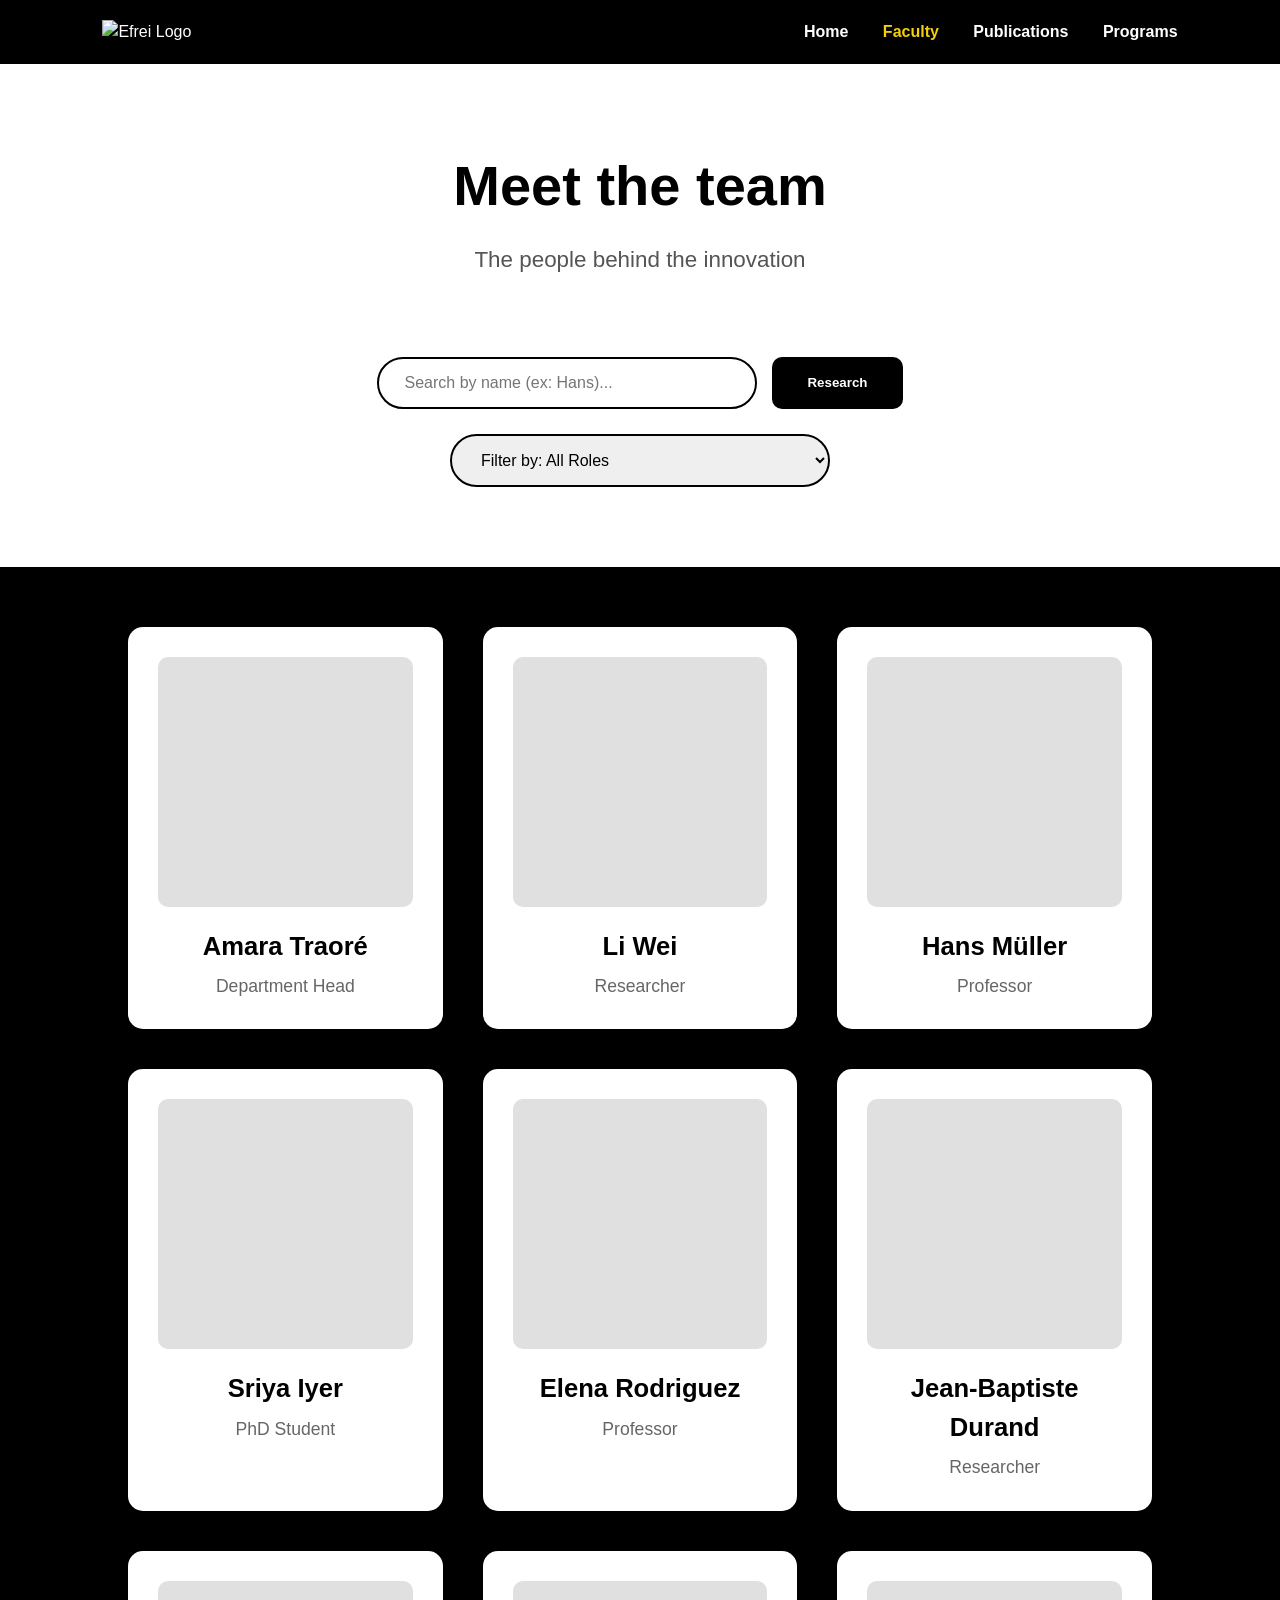
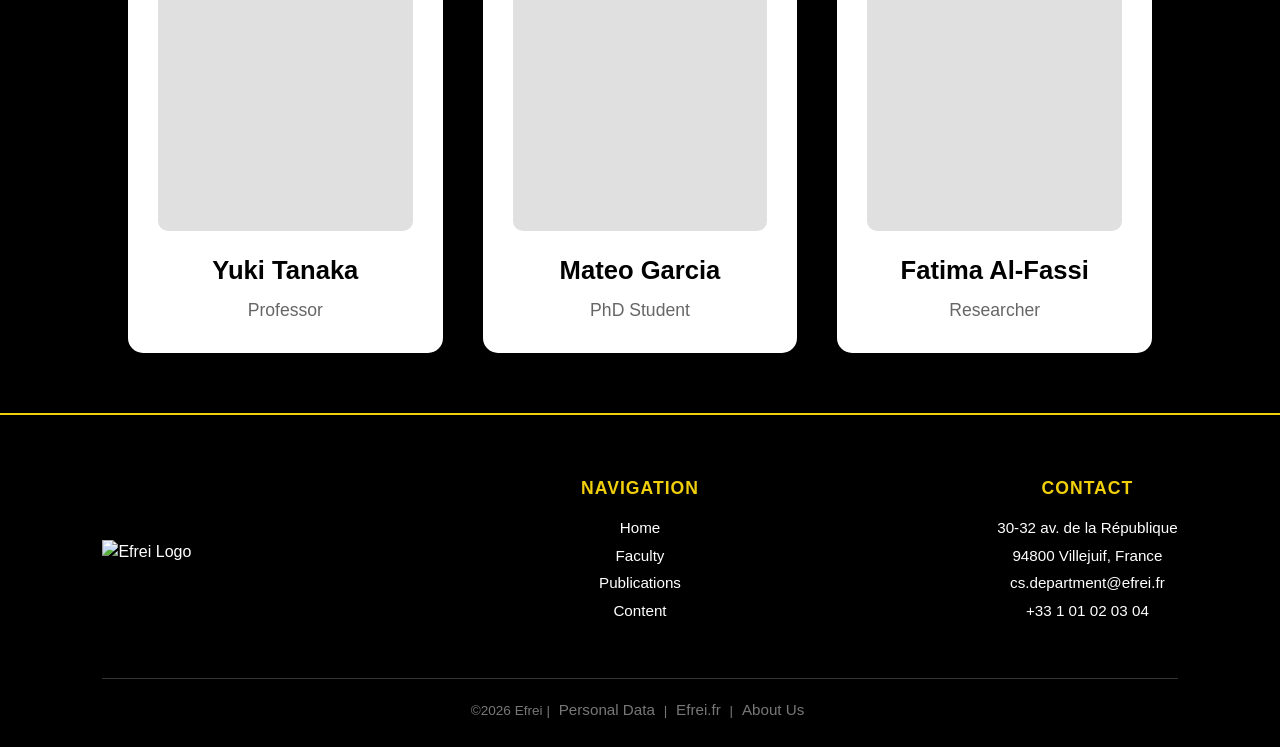
==== html/faculty.html @ 4f7ca917 "little adjustments" ====
<!DOCTYPE html>
<html lang="fr">
<head>
    <meta charset="UTF-8">
    <meta name="viewport" content="width=device-width, initial-scale=1.0">
    <title>Faculty - Efrei</title>
    <link rel="stylesheet" href="../css/style.css">
</head>
<body>
<div class="faculty-container">
    <header class="header">
        <img class="logo-efrei" src="../img/logoEfrei.png" alt="Efrei Logo" />
        <nav class="navbar">
            <a href="index.html">Home</a>
            <a href="faculty.html" class="active">Faculty</a>
            <a href="publications.html">Publications</a>
            <a href="programs.html">Programs</a>
        </nav>
    </header>

    <section class="hero-section">
        <div class="page-title">
            <h1>Meet the team</h1>
            <p>The people behind the innovation</p>
        </div>

        <div class="controls">
            <div class="search-box">
                <input type="text" id="searchInput" placeholder="Search by name (ex: Hans)...">
                <button id="searchBtn">Research</button>
            </div>

            <div class="filter-box">
                <select id="roleFilter">
                    <option value="all">Filter by: All Roles</option>
                    <option value="Researcher">Researcher</option>
                    <option value="Professor">Professor</option>
                    <option value="PhD Student">PhD Student</option>
                    <option value="Department Head">Department Head</option>
                </select>
            </div>
        </div>
    </section>

    <main class="faculty-grid" id="facultyGrid">
        <!-- Faculty Member 1 -->
        <div class="person-card" data-role="Department Head"
             data-bio="A specialist in Information Systems governance with over 20 years of experience. Amara leads the department with a vision focused on technological ethics and international collaboration."
             data-edu="PhD in Computer Science (Senegal), MBA in Technology Management (HEC Paris).">
            <div class="photo-area"></div>
            <h2 class="name">Amara Traoré</h2>
            <p class="role">Department Head</p>
        </div>

        <!-- Faculty Member 2 -->
        <div class="person-card" data-role="Researcher"
             data-bio="Expert in computer vision and deep learning. Her current work focuses on AI-assisted medical image recognition for early diagnosis."
             data-edu="PhD in Computer Science (Tsinghua University), Post-doc at INRIA.">
            <div class="photo-area"></div>
            <h2 class="name">Li Wei</h2>
            <p class="role">Researcher</p>
        </div>

        <!-- Faculty Member 3 -->
        <div class="person-card" data-role="Professor"
             data-bio="Hans teaches processor architecture and embedded systems. He is renowned for his research on optimizing energy consumption in data centers."
             data-edu="MSc in Electrical Engineering (Munich), PhD in Embedded Systems (TU Berlin).">
            <div class="photo-area"></div>
            <h2 class="name">Hans Müller</h2>
            <p class="role">Professor</p>
        </div>

        <!-- Faculty Member 4 -->
        <div class="person-card" data-role="PhD Student"
             data-bio="Sriya works on post-quantum cryptography. She develops new encryption algorithms resistant to attacks from future quantum computers."
             data-edu="B.Tech Computer Science (IIT Bombay), MSc Cybersecurity (Efrei).">
            <div class="photo-area"></div>
            <h2 class="name">Sriya Iyer</h2>
            <p class="role">PhD Student</p>
        </div>

        <!-- Faculty Member 5 -->
        <div class="person-card" data-role="Professor"
             data-bio="Passionate about software engineering and Agile methods, Elena supervises senior projects and collaborates with major aerospace companies."
             data-edu="Software Engineering Degree (Madrid), Master in Project Management (UPMC).">
            <div class="photo-area"></div>
            <h2 class="name">Elena Rodriguez</h2>
            <p class="role">Professor</p>
        </div>

        <!-- Faculty Member 6 -->
        <div class="person-card" data-role="Researcher"
             data-bio="Jean-Baptiste is an expert in recurrent neural networks. He focuses on Natural Language Processing (NLP) for low-resource languages."
             data-edu="Research Master in AI (Sorbonne), PhD in Computational Linguistics.">
            <div class="photo-area"></div>
            <h2 class="name">Jean-Baptiste Durand</h2>
            <p class="role">Researcher</p>
        </div>

        <!-- Faculty Member 7 -->
        <div class="person-card" data-role="Professor"
             data-bio="Yuki teaches Full-Stack development and Web Security. Her research involves automatic vulnerability detection in Smart Contracts."
             data-edu="PhD in Information Security (Tokyo Institute of Technology), Master in Applied Mathematics.">
            <div class="photo-area"></div>
            <h2 class="name">Yuki Tanaka</h2>
            <p class="role">Professor</p>
        </div>

        <!-- Faculty Member 8 -->
        <div class="person-card" data-role="PhD Student"
             data-bio="Mateo is conducting his thesis on Human-Computer Interaction (HCI) within Augmented Reality environments for industrial training."
             data-edu="Master in Computer Graphics (Buenos Aires), MSc in VR/AR (Efrei).">
            <div class="photo-area"></div>
            <h2 class="name">Mateo Garcia</h2>
            <p class="role">PhD Student</p>
        </div>

        <!-- Faculty Member 9 -->
        <div class="person-card" data-role="Researcher"
             data-bio="Fatima specializes in Big Data and massive data analysis for sustainable development and water resource optimization."
             data-edu="State Engineering Degree in CS (Morocco), PhD in Data Science (Polytechnique Montréal).">
            <div class="photo-area"></div>
            <h2 class="name">Fatima Al-Fassi</h2>
            <p class="role">Researcher</p>
        </div>
    </main>

    <footer class="footer">
        <div class="footer-main">
            <div class="footer-logo">
                <img class="logo-efrei-footer" src="../img/logoEfrei.png" alt="Efrei Logo" />
            </div>

            <div class="footer-nav">
                <h3>NAVIGATION</h3>
                <a href="index.html">Home</a>
                <a href="faculty.html">Faculty</a>
                <a href="publications.html">Publications</a>
                <a href="content.html">Content</a>
            </div>

            <div class="footer-contact">
                <div class="contact-info">
                    <h3>CONTACT</h3>
                    <p>30-32 av. de la République</p>
                    <p>94800 Villejuif, France</p>
                    <p>cs.department@efrei.fr</p>
                    <p>+33 1 01 02 03 04</p>
                </div>
            </div>
        </div>

        <div class="footer-bottom">
            <p>©2026 Efrei | <a href="#">Personal Data</a> | <a href="https://efrei.fr">Efrei.fr</a> | <a href="#">About Us</a></p>
        </div>
    </footer>
</div>

<script src="../js/scriptFaculty.js"></script>

<!-- Pop-up -->
<div id="memberModal" class="modal">
    <div class="modal-content">
        <span class="close-modal">&times;</span>
        <div class="modal-header">
            <div class="modal-photo"></div>
            <div class="modal-info">
                <h2 id="modalName">Name Surname</h2>
                <p id="modalRole">Current Role</p>
            </div>
        </div>
        <div class="modal-body">
            <h3>Biography</h3>
            <p id="modalBio">Description goes here...</p>
            <h3>Education</h3>
            <p id="modalEdu">Diplomas and background...</p>
        </div>
    </div>
</div>

</body>
</html>
---- css/style.css ----
/* CONFIGURATION GÉNÉRALE */
* {
    box-sizing: border-box;
    margin: 0;
    padding: 0;
}

body {
    font-family: 'Inter', Helvetica, Arial, sans-serif;
    background-color: #000000;
    color: #ffffff;
    line-height: 1.5;
}

/* HEADER & NAVBAR */
.header {
    display: flex;
    justify-content: space-between;
    align-items: center;
    padding: 20px 8%;
    background-color: #000000;
}

.logo-efrei {
    width: 220px;
    height: auto;
}

.navbar a {
    color: #ffffff;
    text-decoration: none;
    margin-left: 30px;
    font-weight: 700;
}

.navbar a:hover, .navbar a.active {
    color: #f1cf0a;
}

/* HERO SECTION & CONTROLS */
.hero-section {
    background-color: #ffffff;
    color: #000000;
    padding: 80px 10%;
    text-align: center;
}

.page-title h1 {
    font-size: 3.5rem;
    margin-bottom: 15px;
}

.page-title p {
    font-size: 1.4rem;
    color: #555;
    margin-bottom: 80px;
}

.controls {
    display: flex;
    flex-direction: column;
    align-items: center;
    gap: 25px;
}

.search-box {
    display: flex;
    gap: 15px;
}

#searchInput, #roleFilter {
    padding: 15px 25px;
    font-size: 1rem;
    border: 2px solid #000;
    border-radius: 30px;
    width: 380px;
    outline: none;
}

#searchBtn {
    padding: 15px 35px;
    background-color: #000;
    color: #fff;
    border: none;
    border-radius: 10px;
    cursor: pointer;
    font-weight: bold;
    transition: all 0.3s ease;
}

#searchBtn:hover {
    background-color: #f1cf0a;
    color: #000;
    transform: translateY(-2px);
}

.filter-sort-row {
    display: flex;
    justify-content: space-between;
    align-items: center;
    width: 100%;
    max-width: 1100px;
}

.category-buttons {
    display: flex;
    gap: 15px;
}

.cat-btn {
    background: #000;
    color: #fff;
    border: none;
    padding: 12px 25px;
    border-radius: 30px;
    cursor: pointer;
    font-weight: 600;
    transition: 0.3s;
}

.cat-btn.active, .cat-btn:hover {
    background: #f1cf0a;
    color: #000;
}

.sort-box {
    display: flex;
    align-items: center;
    gap: 10px;
    color: #000;
    font-weight: bold;
}

.sort-box select {
    background: #fff;
    color: #000;
    border: 1px solid #ccc;
    border-radius: 5px;
    padding: 8px 15px;
    outline: none;
    font-weight: bold;
    cursor: pointer;
}

/* FACULTY */
.faculty-grid {
    background-color: #000000;
    display: grid;
    grid-template-columns: repeat(3, 1fr);
    gap: 40px;
    padding: 60px 10%;
    max-width: 1400px;
    margin: 0 auto;
}

.person-card {
    background-color: #ffffff;
    color: #000000;
    padding: 30px;
    border-radius: 15px;
    text-align: center;
    cursor: pointer;
    transition: all 0.3s ease-in-out;
    box-shadow: 0 4px 15px rgba(0, 0, 0, 0.1);
    position: relative;
    top: 0;
}

.person-card:hover {
    transform: translateY(-10px) scale(1.02);
    box-shadow: 0 15px 30px rgba(241, 207, 10, 0.2);
}

.person-card:hover .name {
    color: #f1cf0a;
    transition: color 0.3s ease;
}

.person-card:hover .photo-area {
    background-color: #d0d0d0;
    transition: background-color 0.3s ease;
}

.photo-area {
    width: 100%;
    height: 250px;
    background-color: #e0e0e0;
    border-radius: 10px;
    margin-bottom: 20px;
}

.name {
    font-size: 1.6rem;
    font-weight: 800;
    margin-bottom: 8px;
}

.role {
    font-size: 1.1rem;
    color: #666;
}

/* PUBLICATIONS */
.publications-list {
    background: #000;
    padding: 60px 10%;
}

.pub-card {
    background: #fff;
    color: #000;
    display: flex;
    margin-bottom: 30px;
    border-radius: 10px;
    overflow: hidden;
    height: 220px;
}

.pub-image {
    width: 250px;
    background: #e0e0e0;
    flex-shrink: 0;
}

.pub-content {
    padding: 25px;
    flex-grow: 1;
    display: flex;
    flex-direction: column;
    position: relative;
}

.pub-meta {
    color: #666;
    font-size: 0.9rem;
    margin-bottom: 10px;
}

.pub-title {
    font-size: 1.5rem;
    margin-bottom: 15px;
}

.pub-desc {
    color: #444;
    line-height: 1.4;
}

.read-btn {
    position: absolute;
    bottom: 20px;
    right: 25px;
    background: #000;
    color: #fff;
    padding: 8px 25px;
    border-radius: 5px;
    cursor: pointer;
    transition: all 0.3s ease;
    border: none;
}

.read-btn:hover {
    background: #f1cf0a;
    color: #000;
    transform: scale(1.1);
}

/* PROGRAMS */
.programs-container {
    background-color: #000;
    padding: 60px 10%;
}

.year-row {
    margin-bottom: 80px;
    transition: opacity 0.4s ease;
}

.year-title {
    color: #fff;
    font-size: 2.5rem;
    margin-bottom: 30px;
    border-left: 5px solid #f1cf0a;
    padding-left: 20px;
}

.carousel-container {
    overflow-x: auto;
    padding: 20px 0;
    scrollbar-width: none;
}

.carousel-container::-webkit-scrollbar {
    display: none;
}

.carousel-track {
    display: flex;
    gap: 40px;
    perspective: 1000px;
}

.course-card {
    min-width: 45%;
    background: #fff;
    color: #000;
    padding: 30px;
    border-radius: 20px;
    cursor: pointer;
    transition: transform 0.3s ease, box-shadow 0.3s ease;
    position: relative;
    top: 0;
}

.course-card:hover {
    transform: scale(1.05);
    box-shadow: 0 15px 35px rgba(241, 207, 10, 0.4);
}

.card-header {
    display: flex;
    gap: 10px;
    margin-bottom: 20px;
}

.badge {
    background: #000;
    color: #fff;
    padding: 5px 12px;
    border-radius: 5px;
    font-size: 0.8rem;
    font-weight: bold;
    text-transform: uppercase;
}

.course-card h3 {
    font-size: 1.8rem;
    margin-bottom: 15px;
}

/* --- PLANNING & GRID --- */
.planning-header {
    display: flex;
    justify-content: space-between;
    align-items: center;
    margin-bottom: 20px;
}

.nav-btn {
    background: #000;
    color: #fff;
    border: none;
    padding: 8px 15px;
    border-radius: 5px;
    cursor: pointer;
    font-weight: bold;
    transition: 0.3s;
}

.nav-btn:hover {
    background: #f1cf0a;
    color: #000;
}

#weekLabel {
    font-weight: bold;
    min-width: 150px;
    text-align: center;
}

.calendar-grid {
    display: grid;
    grid-template-columns: repeat(5, 1fr);
    gap: 10px;
    background: #f4f4f4;
    padding: 15px;
    border-radius: 10px;
}

.day-column {
    display: flex;
    flex-direction: column;
    gap: 10px;
    background: #fff;
    border-radius: 8px;
    padding: 10px;
    min-height: 300px;
}

.day-header {
    font-weight: bold;
    text-align: center;
    padding-bottom: 10px;
    border-bottom: 2px solid #eee;
    margin-bottom: 5px;
}

.day-header.active {
    color: #f1cf0a;
}

.event-cell {
    min-height: 60px;
    display: flex;
    align-items: center;
}

.event-bar {
    width: 100%;
    padding: 8px;
    font-size: 0.75rem;
    font-weight: bold;
    border-radius: 5px;
    line-height: 1.2;
}

.event-bar.empty {
    background: transparent;
    border: none;
}

.calendar-base {
    display: none;
    background: #f9f9f9;
    border-radius: 15px;
    padding: 20px;
    margin-top: 20px;
}

.calendar-base.active-week {
    display: block;
    animation: fadeIn 0.4s;
}

.cyan {
    background: #e0fbff;
    border-left: 4px solid #00d1ff;
    color: #007086;
}

.yellow {
    background: #fff9e0;
    border-left: 4px solid #f1cf0a;
    color: #856d00;
}

/* --- MODALS (FACULTY & PUBS) --- */
.modal {
    display: none;
    position: fixed;
    z-index: 1000;
    left: 0;
    top: 0;
    width: 100%;
    height: 100%;
    background-color: rgba(0, 0, 0, 0.6);
    backdrop-filter: blur(8px);
}

.modal-content {
    background-color: #fff;
    color: #000;
    margin: 5% auto;
    padding: 40px;
    border-radius: 20px;
    width: 60%;
    max-width: 800px;
    position: relative;
    animation: fadeIn 0.3s ease;
}

.close-modal {
    position: absolute;
    right: 25px;
    top: 15px;
    font-size: 35px;
    font-weight: bold;
    cursor: pointer;
}

.modal-header {
    display: flex;
    gap: 30px;
    margin-bottom: 30px;
    align-items: center;
}

.modal-photo {
    width: 180px;
    height: 180px;
    background-color: #e0e0e0;
    border-radius: 15px;
    flex-shrink: 0;
}

.modal-info h2 {
    font-size: 2.5rem;
    margin-bottom: 5px;
}

.modal-info p {
    font-size: 1.3rem;
    color: #f1cf0a;
    font-weight: bold;
}

.modal-body h3 {
    margin: 20px 0 10px 0;
    border-bottom: 2px solid #f1cf0a;
    display: inline-block;
}

.modal-body p {
    font-size: 1.1rem;
    line-height: 1.6;
    color: #333;
}

.pub-modal-size {
    width: 80%;
    max-width: 900px;
    padding: 50px;
}

.pub-modal-header-split {
    display: flex;
    border-bottom: 2px solid #eee;
    padding-bottom: 30px;
    margin-bottom: 30px;
}

.modal-section-left, .modal-section-right {
    flex: 1;
    display: flex;
    flex-direction: column;
    align-items: center;
    justify-content: center;
}

.modal-section-left {
    border-right: 1px solid #eee;
}

.modal-image-placeholder, .author-photo-placeholder {
    width: 200px;
    height: 200px;
    background-color: #e0e0e0;
    border-radius: 10px;
    margin-bottom: 15px;
}

.modal-meta-text, .modal-author-name {
    font-weight: bold;
    font-size: 1.1rem;
    color: #333;
}

.pub-modal-body h2 {
    margin-bottom: 20px;
    font-size: 2.2rem;
}

.modal-text-content {
    line-height: 1.8;
    font-size: 1.1rem;
    color: #333;
}

.modal-divider {
    border: 0;
    height: 4px;
    background: #f1cf0a;
    width: 60px;
    margin-bottom: 20px;
}

@keyframes fadeIn {
    from { opacity: 0; transform: translateY(-20px); }
    to { opacity: 1; transform: translateY(0); }
}

/* FOOTER */
.footer {
    padding: 60px 8% 20px 8%;
    background-color: #000;
    border-top: 2px solid #f1cf0a;
}

.footer-main {
    display: flex;
    justify-content: space-between;
    align-items: center;
    margin-bottom: 50px;
}

.footer-logo {
    flex: 1;
    display: flex;
    justify-content: flex-start;
}

.logo-efrei-footer {
    width: 280px;
    height: auto;
}

.footer-nav {
    flex: 1;
    text-align: center;
}

.footer-contact {
    flex: 1;
    display: flex;
    flex-direction: column;
    align-items: flex-end;
}

.contact-info {
    text-align: center;
}

.footer h3 {
    color: #f1cf0a;
    margin-bottom: 15px;
    font-size: 1.1rem;
    letter-spacing: 1px;
}

.footer a, .footer p {
    color: #ffffff;
    text-decoration: none;
    margin-bottom: 5px;
    display: block;
    font-size: 0.95rem;
}

.footer-bottom {
    border-top: 1px solid #333;
    padding-top: 20px;
    text-align: center;
}

.footer-bottom p {
    font-size: 0.85rem;
    color: #777;
    white-space: nowrap;
}

.footer-bottom a {
    display: inline;
    margin: 0 5px;
    color: #777;
    text-decoration: none;
}

/* RESPONSIVITY */
@media (max-width: 1100px) {
    .faculty-grid { grid-template-columns: repeat(2, 1fr); }
    .modal-content { width: 85%; }
}

@media (max-width: 768px) {
    .faculty-grid { grid-template-columns: 1fr; }
    .hero-section { padding: 40px 5%; }
    .page-title p { margin-bottom: 40px; }
    .footer-main { flex-direction: column; gap: 40px; }
    .footer-contact { align-items: center; }
    .logo-efrei-footer { width: 200px; }
    .pub-card { flex-direction: column; height: auto; }
    .pub-image { width: 100%; height: 200px; }
    .calendar-grid { grid-template-columns: 1fr; }
    .modal-header { flex-direction: column; text-align: center; }
}
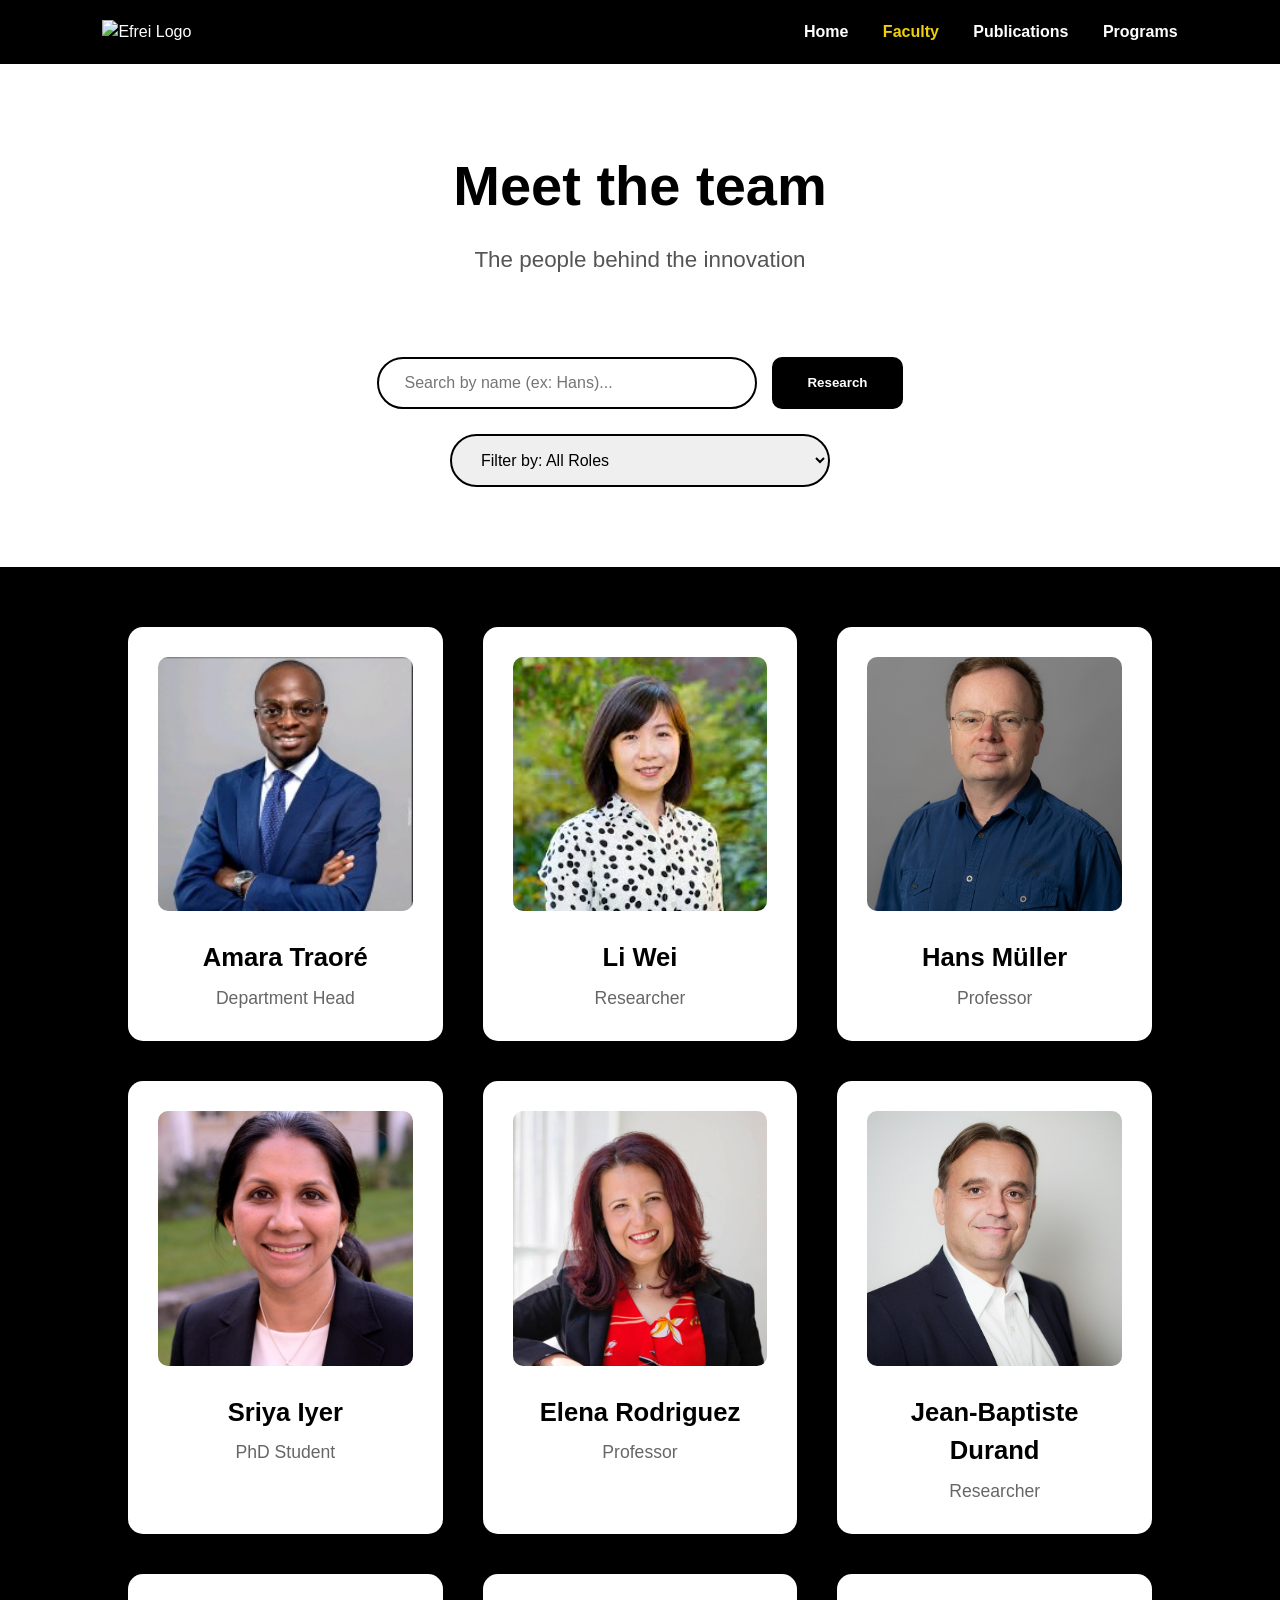
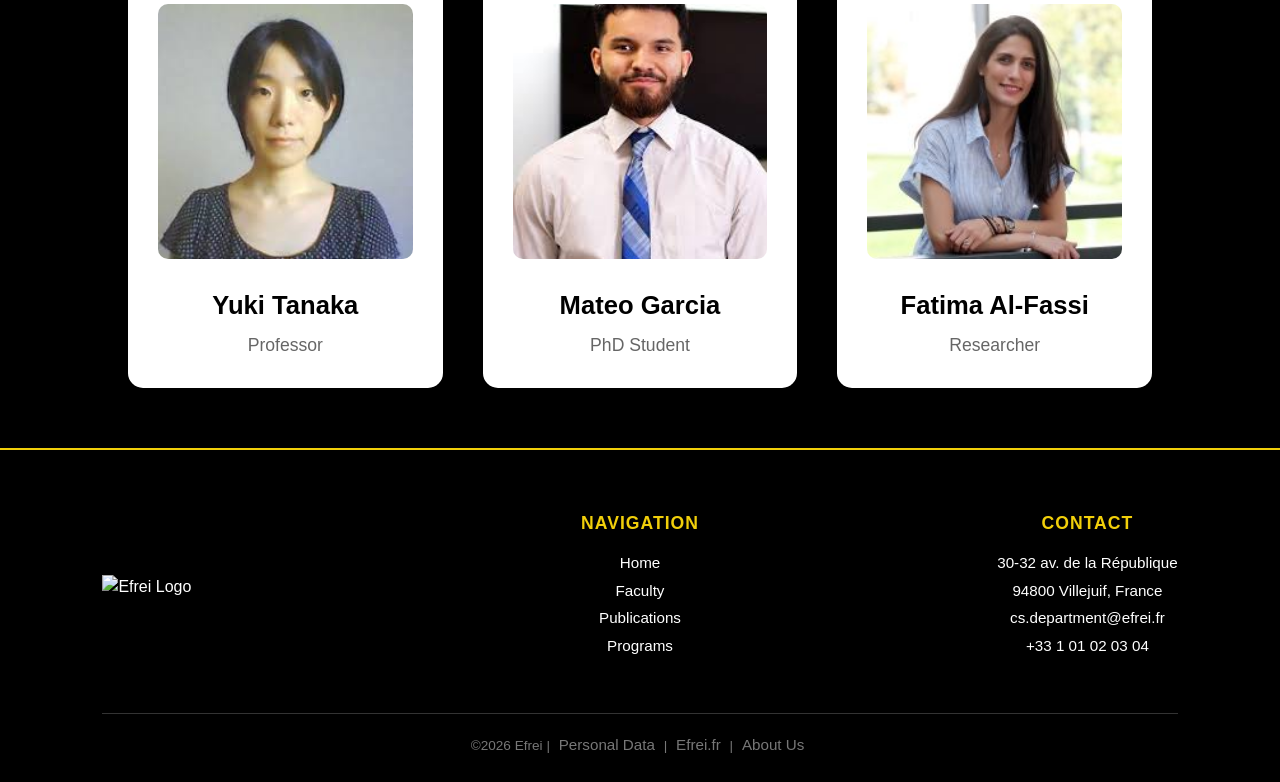
==== commit f9f82295: "images for publications and faculty" ====
--- a/html/faculty.html
+++ b/html/faculty.html
@@ -11,7 +11,7 @@
     <header class="header">
         <img class="logo-efrei" src="../img/logoEfrei.png" alt="Efrei Logo" />
         <nav class="navbar">
-            <a href="index.html">Home</a>
+            <a href="../index.html">Home</a>
             <a href="faculty.html" class="active">Faculty</a>
             <a href="publications.html">Publications</a>
             <a href="programs.html">Programs</a>
@@ -47,7 +47,7 @@
         <div class="person-card" data-role="Department Head"
              data-bio="A specialist in Information Systems governance with over 20 years of experience. Amara leads the department with a vision focused on technological ethics and international collaboration."
              data-edu="PhD in Computer Science (Senegal), MBA in Technology Management (HEC Paris).">
-            <div class="photo-area"></div>
+            <img class="photo-area" src="../img/amara.jpg"/>
             <h2 class="name">Amara Traoré</h2>
             <p class="role">Department Head</p>
         </div>
@@ -56,7 +56,7 @@
         <div class="person-card" data-role="Researcher"
              data-bio="Expert in computer vision and deep learning. Her current work focuses on AI-assisted medical image recognition for early diagnosis."
              data-edu="PhD in Computer Science (Tsinghua University), Post-doc at INRIA.">
-            <div class="photo-area"></div>
+            <img class="photo-area" src="../img/li.jpg"/>
             <h2 class="name">Li Wei</h2>
             <p class="role">Researcher</p>
         </div>
@@ -65,7 +65,7 @@
         <div class="person-card" data-role="Professor"
              data-bio="Hans teaches processor architecture and embedded systems. He is renowned for his research on optimizing energy consumption in data centers."
              data-edu="MSc in Electrical Engineering (Munich), PhD in Embedded Systems (TU Berlin).">
-            <div class="photo-area"></div>
+            <img class="photo-area" src="../img/hans.jpg"/>
             <h2 class="name">Hans Müller</h2>
             <p class="role">Professor</p>
         </div>
@@ -74,7 +74,7 @@
         <div class="person-card" data-role="PhD Student"
              data-bio="Sriya works on post-quantum cryptography. She develops new encryption algorithms resistant to attacks from future quantum computers."
              data-edu="B.Tech Computer Science (IIT Bombay), MSc Cybersecurity (Efrei).">
-            <div class="photo-area"></div>
+            <img class="photo-area" src="../img/sriya.jpg"/>
             <h2 class="name">Sriya Iyer</h2>
             <p class="role">PhD Student</p>
         </div>
@@ -83,7 +83,7 @@
         <div class="person-card" data-role="Professor"
              data-bio="Passionate about software engineering and Agile methods, Elena supervises senior projects and collaborates with major aerospace companies."
              data-edu="Software Engineering Degree (Madrid), Master in Project Management (UPMC).">
-            <div class="photo-area"></div>
+            <img class="photo-area" src="../img/elena.jpg"/>
             <h2 class="name">Elena Rodriguez</h2>
             <p class="role">Professor</p>
         </div>
@@ -92,7 +92,7 @@
         <div class="person-card" data-role="Researcher"
              data-bio="Jean-Baptiste is an expert in recurrent neural networks. He focuses on Natural Language Processing (NLP) for low-resource languages."
              data-edu="Research Master in AI (Sorbonne), PhD in Computational Linguistics.">
-            <div class="photo-area"></div>
+            <img class="photo-area" src="../img/jean.jpg"/>
             <h2 class="name">Jean-Baptiste Durand</h2>
             <p class="role">Researcher</p>
         </div>
@@ -101,7 +101,7 @@
         <div class="person-card" data-role="Professor"
              data-bio="Yuki teaches Full-Stack development and Web Security. Her research involves automatic vulnerability detection in Smart Contracts."
              data-edu="PhD in Information Security (Tokyo Institute of Technology), Master in Applied Mathematics.">
-            <div class="photo-area"></div>
+            <img class="photo-area" src="../img/yuki.jpg"/>
             <h2 class="name">Yuki Tanaka</h2>
             <p class="role">Professor</p>
         </div>
@@ -110,7 +110,7 @@
         <div class="person-card" data-role="PhD Student"
              data-bio="Mateo is conducting his thesis on Human-Computer Interaction (HCI) within Augmented Reality environments for industrial training."
              data-edu="Master in Computer Graphics (Buenos Aires), MSc in VR/AR (Efrei).">
-            <div class="photo-area"></div>
+            <img class="photo-area" src="../img/mateo.jpg"/>
             <h2 class="name">Mateo Garcia</h2>
             <p class="role">PhD Student</p>
         </div>
@@ -119,7 +119,7 @@
         <div class="person-card" data-role="Researcher"
              data-bio="Fatima specializes in Big Data and massive data analysis for sustainable development and water resource optimization."
              data-edu="State Engineering Degree in CS (Morocco), PhD in Data Science (Polytechnique Montréal).">
-            <div class="photo-area"></div>
+            <img class="photo-area" src="../img/fatima.jpg"/>
             <h2 class="name">Fatima Al-Fassi</h2>
             <p class="role">Researcher</p>
         </div>
@@ -133,10 +133,10 @@
 
             <div class="footer-nav">
                 <h3>NAVIGATION</h3>
-                <a href="index.html">Home</a>
+                <a href="../index.html">Home</a>
                 <a href="faculty.html">Faculty</a>
                 <a href="publications.html">Publications</a>
-                <a href="content.html">Content</a>
+                <a href="programs.html">Programs</a>
             </div>
 
             <div class="footer-contact">
@@ -163,7 +163,7 @@
     <div class="modal-content">
         <span class="close-modal">&times;</span>
         <div class="modal-header">
-            <div class="modal-photo"></div>
+            <img src="" id="modalPhoto" class="modal-photo" alt="member">
             <div class="modal-info">
                 <h2 id="modalName">Name Surname</h2>
                 <p id="modalRole">Current Role</p>
--- a/css/style.css
+++ b/css/style.css
@@ -183,10 +183,21 @@
 
 .photo-area {
     width: 100%;
-    height: 250px;
-    background-color: #e0e0e0;
+    aspect-ratio: 1 / 1;
+    object-fit: cover;
+    object-position: center;
+
     border-radius: 10px;
     margin-bottom: 20px;
+}
+
+.modal-photo {
+    width: 180px;
+    height: 180px;
+    object-fit: cover;
+    object-position: center;
+    border-radius: 15px;
+    background-color: #e0e0e0;
 }
 
 .name {
@@ -220,6 +231,9 @@
     width: 250px;
     background: #e0e0e0;
     flex-shrink: 0;
+
+    object-fit: cover;
+    object-position: center;
 }
 
 .pub-content {
@@ -652,6 +666,133 @@
     margin: 0 5px;
     color: #777;
     text-decoration: none;
+}
+
+/* home page */
+
+.home-page {
+    background-color: #ffffff;
+    color: #000;
+    padding: 50px 8%;
+}
+
+.home-hero-title {
+    font-family: 'Courier New', Courier, monospace;
+    font-size: 2rem;
+    font-weight: 700;
+    color: #000000;
+    margin-bottom: 12px;
+    letter-spacing: 1px;
+}
+
+.home-hero-divider {
+    width: 90px;
+    height: 4px;
+    background-color: #000;
+    margin-bottom: 35px;
+}
+
+.campus-block {
+    margin-bottom: 8px;
+}
+
+.image-campus-efrei {
+    width: 100%;
+    max-width: 780px;
+    display: block;
+    border-radius: 4px;
+}
+
+.campus-caption {
+    font-size: 0.75rem;
+    color: #000;
+    margin-top: 6px;
+    margin-bottom: 35px;
+}
+
+.campus-caption::before {
+    content: '\25A0  ';
+}
+
+.missions-title {
+    font-size: 1.4rem;
+    font-weight: 700;
+    color: #000;
+    margin-bottom: 16px;
+}
+
+.missions-divider {
+    width: 70px;
+    height: 4px;
+    background-color: #000000;
+    margin-bottom: 20px;
+}
+
+.missions-text {
+    font-size: 0.9rem;
+    color: #000;
+    line-height: 1.7;
+    max-width: 780px;
+    margin-bottom: 60px;
+}
+
+.news-section {
+    display: flex;
+    gap: 40px;
+    align-items: flex-end;
+}
+
+.news-image {
+    width: 290px;
+    min-width: 290px;
+    height: 170px;
+    object-fit: cover;
+    border-radius: 4px;
+    background-color: #333;
+    flex-shrink: 0;
+}
+
+.news-content {
+    flex: 1;
+}
+
+.news-title {
+    font-size: 1.5rem;
+    font-weight: 700;
+    color: #000;
+    margin-bottom: 16px;
+}
+
+.news-divider {
+    width: 70px;
+    height: 4px;
+    background-color: #000000;
+    margin-bottom: 20px;
+}
+
+.news-list {
+    list-style: none;
+    padding: 0;
+    margin: 0;
+}
+
+.news-list li {
+    display: flex;
+    align-items: flex-start;
+    gap: 10px;
+    font-size: 0.9rem;
+    font-weight: 700;
+    color: #000;
+    margin-bottom: 20px;
+    line-height: 1.4;
+}
+
+.news-list li::before {
+    content: '\25A0';
+    color: #000;
+    font-size: 0.7rem;
+    margin-top: 3px;
+    flex-shrink: 0;
 }
 
 /* RESPONSIVITY */
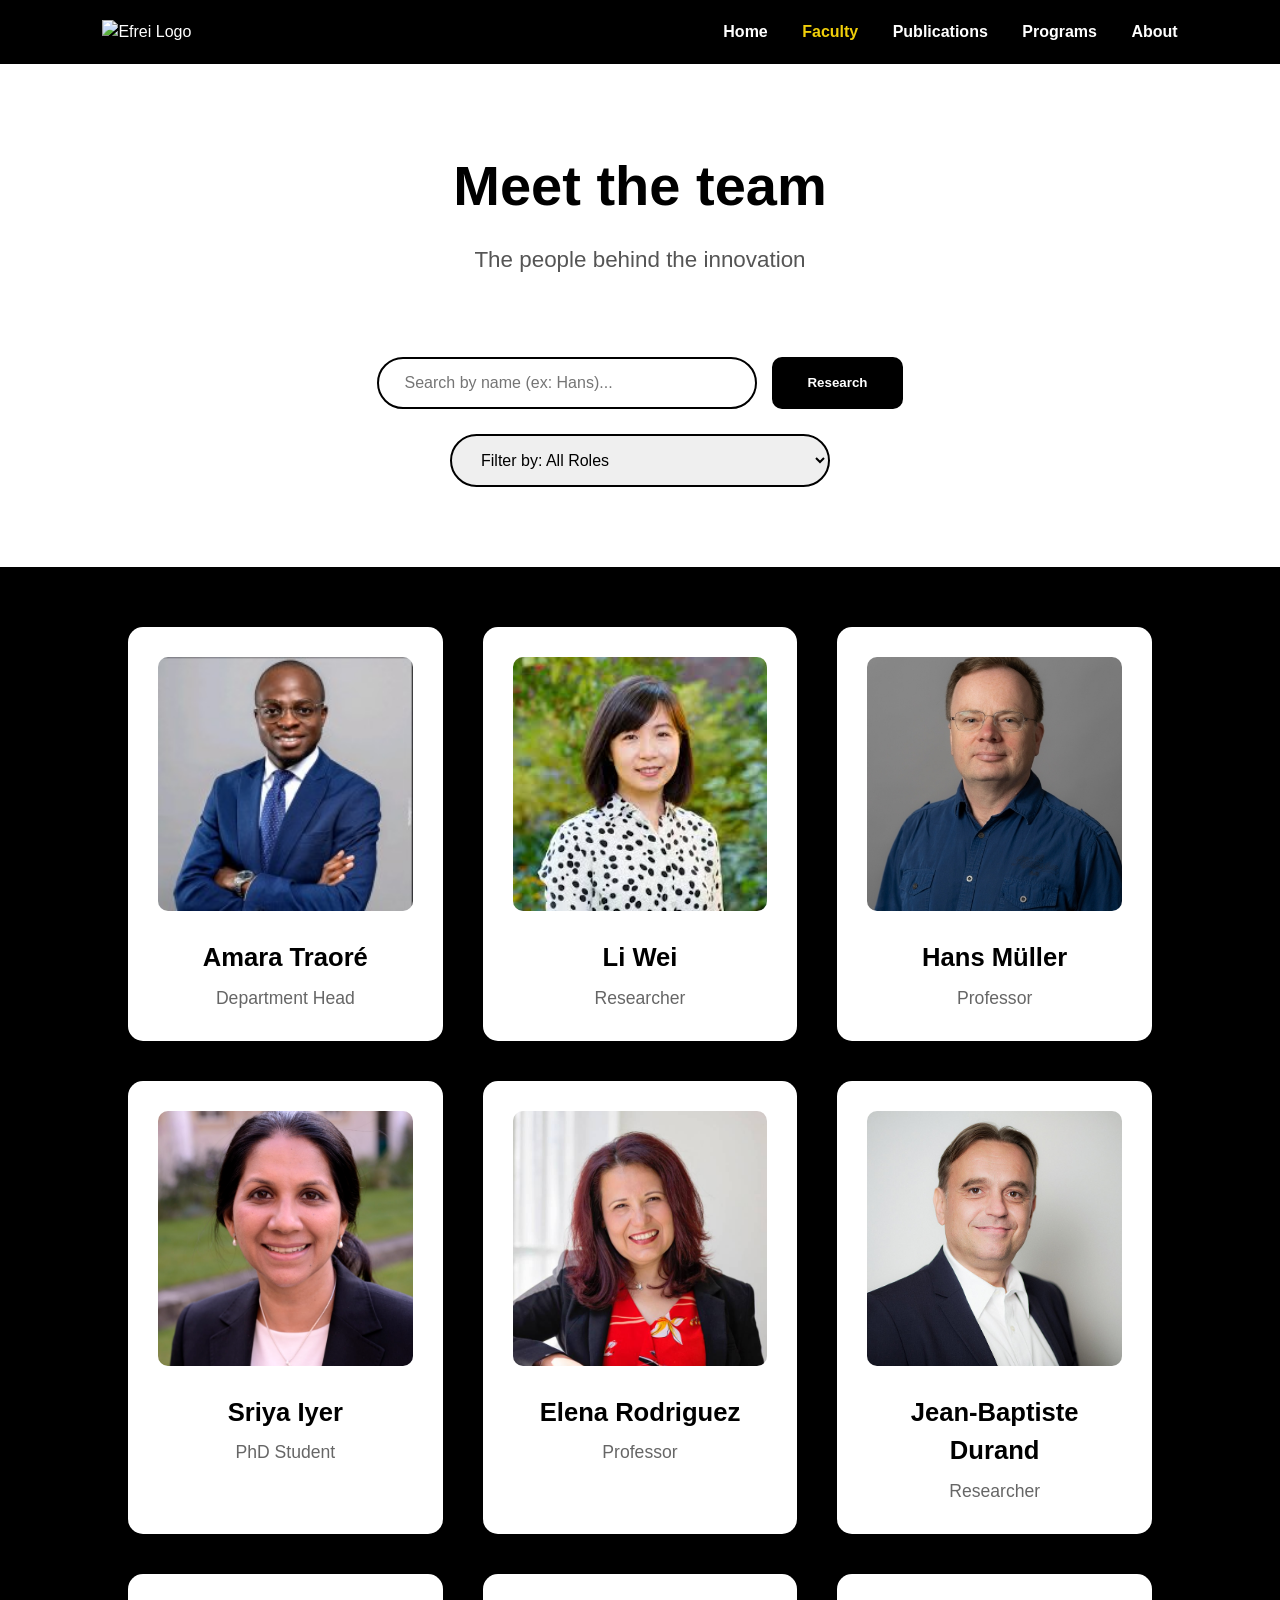
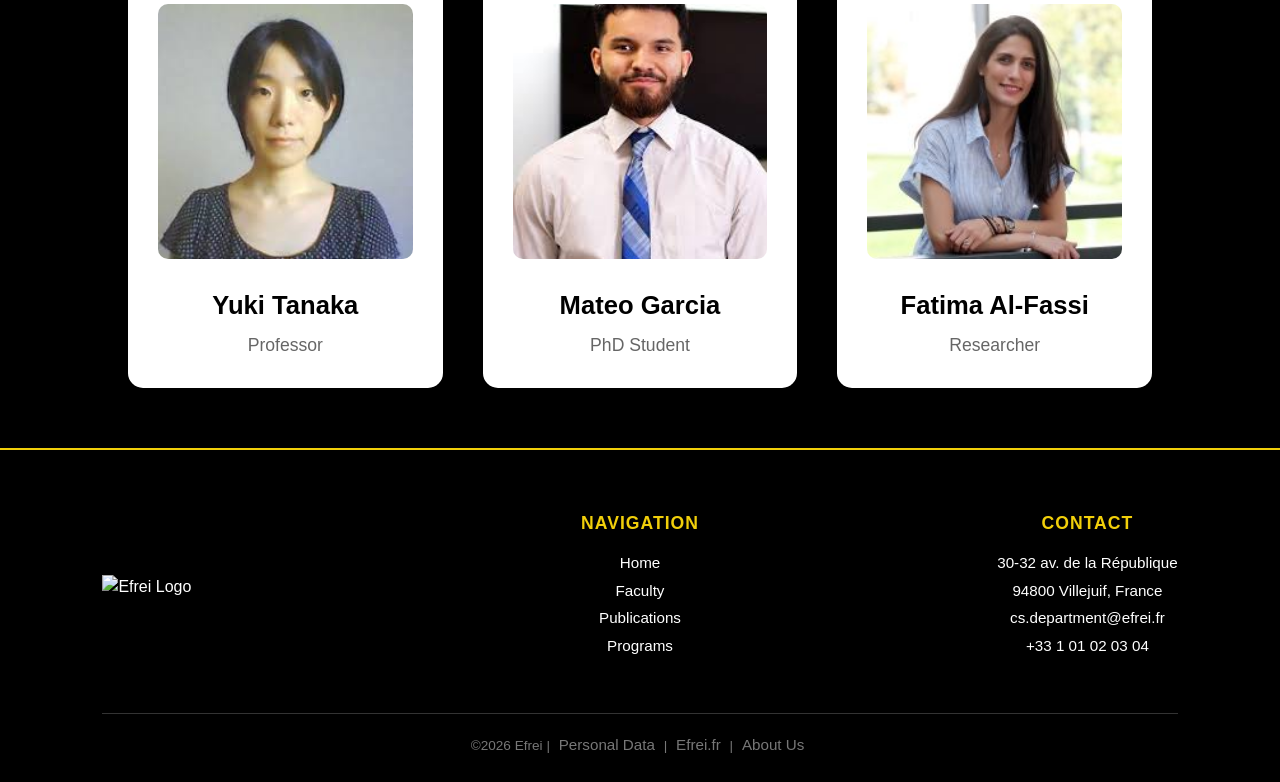
==== commit 1a8b1a29: "Feat: add about us page and embellish index" ====
--- a/html/faculty.html
+++ b/html/faculty.html
@@ -15,6 +15,7 @@
             <a href="faculty.html" class="active">Faculty</a>
             <a href="publications.html">Publications</a>
             <a href="programs.html">Programs</a>
+            <a href="about.html">About</a>
         </nav>
     </header>
 
--- a/css/style.css
+++ b/css/style.css
@@ -1,4 +1,7 @@
 /* CONFIGURATION GÉNÉRALE */
+
+@import url('https://fonts.googleapis.com/css2?family=Bebas+Neue&family=DM+Sans:ital,opsz,wght@0,9..40,300;0,9..40,400;0,9..40,700;1,9..40,300&display=swap');
+
 * {
     box-sizing: border-box;
     margin: 0;
@@ -352,6 +355,44 @@
     margin-bottom: 15px;
 }
 
+/* SYLLABUS */
+.syllabus-table {
+    width: 100%;
+    border-collapse: collapse;
+    margin-top: 20px;
+    background: #fff;
+    font-size: 0.9rem;
+}
+
+.syllabus-table td {
+    padding: 12px 15px;
+    border: 1px solid #eee;
+    vertical-align: top;
+    line-height: 1.4;
+    color: #333;
+}
+
+table.syllabus-table td.syll-cat {
+    width: 150px;
+    font-weight: bold;
+    background-color: #f9f9f9;
+    color: #004a99;
+    text-transform: uppercase;
+    font-size: 0.75rem;
+}
+
+.modal-divider {
+    border: 0;
+    height: 1px;
+    background: #eee;
+    margin: 30px 0;
+}
+
+.programs-modal {
+    max-height: 90vh;
+    overflow-y: auto;
+}
+
 /* --- PLANNING & GRID --- */
 .planning-header {
     display: flex;
@@ -668,131 +709,958 @@
     text-decoration: none;
 }
 
-/* home page */
+/* HOME PAGE */
 
 .home-page {
-    background-color: #ffffff;
-    color: #000;
-    padding: 50px 8%;
+    background-color: #000;
+    color: #fff;
+    overflow-x: hidden;
+}
+
+/* Hero split */
+.home-hero {
+    min-height: 92vh;
+    display: grid;
+    grid-template-columns: 1fr 1fr;
+}
+
+.home-hero-left {
+    display: flex;
+    flex-direction: column;
+    justify-content: center;
+    padding: 80px 6%;
+}
+
+.home-hero-eyebrow {
+    display: inline-flex;
+    align-items: center;
+    gap: 10px;
+    font-size: 0.75rem;
+    font-weight: 700;
+    letter-spacing: 0.15em;
+    text-transform: uppercase;
+    color: #f1cf0a;
+    margin-bottom: 28px;
+    animation: fadeUp 0.6s ease both;
+}
+
+.home-hero-eyebrow::before {
+    content: '';
+    width: 30px;
+    height: 2px;
+    background: #f1cf0a;
 }
 
 .home-hero-title {
-    font-family: 'Courier New', Courier, monospace;
+    font-family: 'Bebas Neue', sans-serif;
+    font-size: clamp(4rem, 7vw, 8rem);
+    line-height: 0.92;
+    letter-spacing: 0.02em;
+    color: #fff;
+    margin-bottom: 30px;
+    animation: fadeUp 0.7s 0.1s ease both;
+}
+
+.home-hero-title span {
+    color: #f1cf0a;
+    display: block;
+}
+
+.home-hero-desc {
+    font-size: 1rem;
+    color: #aaa;
+    line-height: 1.7;
+    max-width: 420px;
+    margin-bottom: 44px;
+    font-weight: 300;
+    animation: fadeUp 0.7s 0.2s ease both;
+}
+
+.home-hero-cta {
+    display: flex;
+    gap: 16px;
+    animation: fadeUp 0.7s 0.3s ease both;
+}
+
+.btn-primary {
+    background: #f1cf0a;
+    color: #000;
+    padding: 14px 32px;
+    border-radius: 4px;
+    font-weight: 700;
+    font-size: 0.9rem;
+    letter-spacing: 0.05em;
+    text-transform: uppercase;
+    text-decoration: none;
+    transition: transform 0.2s, box-shadow 0.2s;
+}
+
+.btn-primary:hover {
+    transform: translateY(-3px);
+    box-shadow: 0 10px 30px rgba(241, 207, 10, 0.35);
+}
+
+.btn-ghost {
+    background: transparent;
+    color: #fff;
+    padding: 14px 32px;
+    border-radius: 4px;
+    border: 1px solid #444;
+    font-weight: 700;
+    font-size: 0.9rem;
+    letter-spacing: 0.05em;
+    text-transform: uppercase;
+    text-decoration: none;
+    transition: border-color 0.2s, color 0.2s;
+}
+
+.btn-ghost:hover {
+    border-color: #f1cf0a;
+    color: #f1cf0a;
+}
+
+.home-hero-stats {
+    display: flex;
+    gap: 40px;
+    margin-top: 60px;
+    padding-top: 40px;
+    border-top: 1px solid #1f1f1f;
+    animation: fadeUp 0.7s 0.4s ease both;
+}
+
+.stat-number {
+    font-family: 'Bebas Neue', sans-serif;
+    font-size: 2.6rem;
+    color: #f1cf0a;
+    line-height: 1;
+}
+
+.stat-label {
+    font-size: 0.75rem;
+    color: #666;
+    text-transform: uppercase;
+    letter-spacing: 0.1em;
+    margin-top: 4px;
+}
+
+.home-hero-right {
+    position: relative;
+    overflow: hidden;
+}
+
+.home-hero-right img {
+    width: 100%;
+    height: 100%;
+    object-fit: cover;
+    display: block;
+    filter: brightness(0.7);
+    animation: zoomIn 1.2s ease both;
+}
+
+.home-hero-right-overlay {
+    position: absolute;
+    inset: 0;
+    background: linear-gradient(to right, #000 0%, transparent 40%);
+}
+
+.home-hero-right-label {
+    position: absolute;
+    bottom: 28px;
+    right: 24px;
+    font-size: 0.72rem;
+    color: rgba(255, 255, 255, 0.5);
+    letter-spacing: 0.1em;
+    text-transform: uppercase;
+    display: flex;
+    align-items: center;
+    gap: 8px;
+}
+
+.home-hero-right-label::before {
+    content: '■';
+    font-size: 0.6rem;
+    color: #f1cf0a;
+}
+
+/* Ticker */
+.ticker {
+    background: #f1cf0a;
+    padding: 10px 0;
+    overflow: hidden;
+    white-space: nowrap;
+}
+
+.ticker-track {
+    display: inline-flex;
+    animation: ticker 22s linear infinite;
+}
+
+.ticker-item {
+    color: #000;
+    font-weight: 700;
+    font-size: 0.8rem;
+    letter-spacing: 0.1em;
+    text-transform: uppercase;
+    padding: 0 40px;
+}
+
+.ticker-item::after {
+    content: ' ◆ ';
+    margin-left: 40px;
+    opacity: 0.4;
+}
+
+/* Missions */
+.missions-section {
+    background: #fff;
+    color: #000;
+    padding: 100px 6%;
+    display: grid;
+    grid-template-columns: 1fr 2fr;
+    gap: 80px;
+    align-items: start;
+}
+
+.section-tag {
+    display: inline-block;
+    background: #000;
+    color: #f1cf0a;
+    font-size: 0.7rem;
+    font-weight: 700;
+    letter-spacing: 0.15em;
+    text-transform: uppercase;
+    padding: 6px 14px;
+    border-radius: 3px;
+    margin-bottom: 20px;
+}
+
+.missions-heading {
+    font-family: 'Bebas Neue', sans-serif;
+    font-size: clamp(3rem, 5vw, 5rem);
+    line-height: 0.95;
+    color: #000;
+}
+
+.missions-accent-line {
+    width: 50px;
+    height: 5px;
+    background: #f1cf0a;
+    margin-top: 20px;
+}
+
+.missions-body {
+    font-size: 1.15rem;
+    line-height: 1.8;
+    color: #222;
+    font-weight: 300;
+    margin-bottom: 48px;
+}
+
+.pillars {
+    display: grid;
+    grid-template-columns: 1fr 1fr;
+    gap: 20px;
+}
+
+.pillar {
+    border: 1px solid #e0e0e0;
+    border-radius: 10px;
+    padding: 24px;
+    transition: border-color 0.25s, transform 0.25s;
+}
+
+.pillar:hover {
+    border-color: #f1cf0a;
+    transform: translateY(-4px);
+}
+
+.pillar-icon {
+    font-size: 1.5rem;
+    margin-bottom: 10px;
+}
+
+.pillar-title {
+    font-weight: 700;
+    font-size: 0.95rem;
+    color: #000;
+    margin-bottom: 6px;
+}
+
+.pillar-desc {
+    font-size: 0.82rem;
+    color: #666;
+    line-height: 1.5;
+}
+
+/* News */
+.news-section {
+    background: #000;
+    padding: 100px 6%;
+}
+
+.section-header {
+    display: flex;
+    justify-content: space-between;
+    align-items: flex-end;
+    margin-bottom: 50px;
+}
+
+.news-heading {
+    font-family: 'Bebas Neue', sans-serif;
+    font-size: clamp(2.5rem, 4vw, 4.5rem);
+    color: #fff;
+    line-height: 1;
+    margin-top: 8px;
+}
+
+.news-heading span { color: #f1cf0a; }
+
+.view-all-link {
+    font-size: 0.82rem;
+    font-weight: 700;
+    letter-spacing: 0.1em;
+    text-transform: uppercase;
+    color: #f1cf0a;
+    text-decoration: none;
+    display: flex;
+    align-items: center;
+    gap: 8px;
+    transition: gap 0.2s;
+}
+
+.view-all-link:hover { gap: 14px; }
+
+.news-grid {
+    display: grid;
+    grid-template-columns: 2fr 1fr 1fr;
+    gap: 20px;
+}
+
+.news-card {
+    background: #0d0d0d;
+    border-radius: 12px;
+    overflow: hidden;
+    border: 1px solid #1c1c1c;
+    transition: border-color 0.25s, transform 0.25s;
+    cursor: pointer;
+    display: flex;
+    flex-direction: column;
+}
+
+.news-card:hover {
+    border-color: #f1cf0a;
+    transform: translateY(-5px);
+}
+
+.news-card-img-placeholder {
+    width: 100%;
+    aspect-ratio: 16/9;
+    background: #111;
+    display: flex;
+    align-items: center;
+    justify-content: center;
     font-size: 2rem;
+    color: #333;
+}
+
+.news-card.featured .news-card-img-placeholder { aspect-ratio: 4/3; }
+
+.news-card-body {
+    padding: 22px 24px 28px;
+    flex: 1;
+    display: flex;
+    flex-direction: column;
+}
+
+.news-card-tag {
+    font-size: 0.68rem;
     font-weight: 700;
-    color: #000000;
-    margin-bottom: 12px;
-    letter-spacing: 1px;
-}
-
-.home-hero-divider {
-    width: 90px;
-    height: 4px;
-    background-color: #000;
-    margin-bottom: 35px;
-}
-
-.campus-block {
-    margin-bottom: 8px;
-}
-
-.image-campus-efrei {
-    width: 100%;
-    max-width: 780px;
+    letter-spacing: 0.12em;
+    text-transform: uppercase;
+    color: #f1cf0a;
+    margin-bottom: 10px;
+}
+
+.news-card-title {
+    font-weight: 700;
+    font-size: 1rem;
+    line-height: 1.4;
+    color: #fff;
+    margin-bottom: auto;
+}
+
+.news-card.featured .news-card-title { font-size: 1.4rem; }
+
+.news-card-date {
+    font-size: 0.75rem;
+    color: #555;
+    margin-top: 16px;
+    padding-top: 14px;
+    border-top: 1px solid #1c1c1c;
+}
+
+/* ── ABOUT HERO ── */
+.about-hero {
+    background: #000;
+    padding: 100px 8% 80px;
+    display: grid;
+    grid-template-columns: 1fr 1fr;
+    gap: 80px;
+    align-items: center;
+    border-bottom: 1px solid #1a1a1a;
+}
+
+.about-hero-eyebrow {
+    display: inline-flex;
+    align-items: center;
+    gap: 10px;
+    font-size: 0.75rem;
+    font-weight: 700;
+    letter-spacing: 0.15em;
+    text-transform: uppercase;
+    color: #f1cf0a;
+    margin-bottom: 28px;
+}
+
+.about-hero-eyebrow::before {
+    content: '';
+    width: 30px;
+    height: 2px;
+    background: #f1cf0a;
+}
+
+.about-hero-title {
+    font-family: 'Bebas Neue', sans-serif;
+    font-size: clamp(3.5rem, 6vw, 7rem);
+    line-height: 0.92;
+    letter-spacing: 0.02em;
+    color: #fff;
+    margin-bottom: 30px;
+}
+
+.about-hero-title span { color: #f1cf0a; }
+
+.about-hero-desc {
+    font-size: 1.05rem;
+    color: #888;
+    line-height: 1.8;
+    font-weight: 300;
+    max-width: 500px;
+}
+
+.about-hero-right {
+    display: grid;
+    grid-template-columns: 1fr 1fr;
+    gap: 16px;
+}
+
+.about-stat-card {
+    background: #0d0d0d;
+    border: 1px solid #1c1c1c;
+    border-radius: 12px;
+    padding: 30px 24px;
+    transition: border-color 0.25s, transform 0.25s;
+}
+
+.about-stat-card:hover {
+    border-color: #f1cf0a;
+    transform: translateY(-4px);
+}
+
+.about-stat-card:first-child {
+    grid-column: span 2;
+    background: #f1cf0a;
+    border-color: #f1cf0a;
+}
+
+.about-stat-card:first-child .stat-number { color: #000; }
+.about-stat-card:first-child .stat-label  { color: #333; }
+
+.about-stat-card .stat-number {
+    font-family: 'Bebas Neue', sans-serif;
+    font-size: 3rem;
+    color: #f1cf0a;
+    line-height: 1;
+}
+
+.about-stat-card .stat-label {
+    font-size: 0.78rem;
+    color: #666;
+    text-transform: uppercase;
+    letter-spacing: 0.1em;
+    margin-top: 6px;
+}
+
+.about-stat-card .stat-desc {
+    font-size: 0.82rem;
+    color: #555;
+    margin-top: 10px;
+    line-height: 1.5;
+}
+
+.about-stat-card:first-child .stat-desc { color: #444; }
+
+/* ── ABOUT SECTION ── */
+.about-section {
+    background: #fff;
+    color: #000;
+    padding: 100px 8%;
+    display: grid;
+    grid-template-columns: 1fr 1.6fr;
+    gap: 80px;
+    align-items: start;
+}
+
+.about-section-left {
+    position: sticky;
+    top: 40px;
+}
+
+.about-section-title {
+    font-family: 'Bebas Neue', sans-serif;
+    font-size: clamp(3rem, 4.5vw, 5rem);
+    line-height: 0.95;
+    color: #000;
+    margin-bottom: 20px;
+}
+
+.about-section-title span { color: #f1cf0a; }
+
+.about-lead {
+    font-size: 1.1rem;
+    color: #333;
+    line-height: 1.8;
+    font-weight: 300;
+    margin-bottom: 36px;
+}
+
+.about-body p {
+    font-size: 0.95rem;
+    color: #444;
+    line-height: 1.85;
+    margin-bottom: 20px;
+    font-weight: 300;
+}
+
+.about-body strong { color: #000; font-weight: 700; }
+
+.timeline {
+    margin-top: 48px;
+    border-top: 1px solid #eee;
+    padding-top: 40px;
+}
+
+.timeline-title {
+    font-size: 0.7rem;
+    font-weight: 700;
+    letter-spacing: 0.15em;
+    text-transform: uppercase;
+    color: #999;
+    margin-bottom: 28px;
+}
+
+.timeline-item {
+    display: flex;
+    gap: 24px;
+    margin-bottom: 28px;
+    align-items: flex-start;
+}
+
+.timeline-year {
+    font-family: 'Bebas Neue', sans-serif;
+    font-size: 1.6rem;
+    color: #f1cf0a;
+    line-height: 1;
+    min-width: 60px;
+}
+
+.timeline-content strong {
     display: block;
-    border-radius: 4px;
-}
-
-.campus-caption {
-    font-size: 0.75rem;
-    color: #000;
-    margin-top: 6px;
-    margin-bottom: 35px;
-}
-
-.campus-caption::before {
-    content: '\25A0  ';
-}
-
-.missions-title {
-    font-size: 1.4rem;
-    font-weight: 700;
-    color: #000;
-    margin-bottom: 16px;
-}
-
-.missions-divider {
-    width: 70px;
-    height: 4px;
-    background-color: #000000;
-    margin-bottom: 20px;
-}
-
-.missions-text {
-    font-size: 0.9rem;
-    color: #000;
-    line-height: 1.7;
-    max-width: 780px;
-    margin-bottom: 60px;
-}
-
-.news-section {
-    display: flex;
-    gap: 40px;
-    align-items: flex-end;
-}
-
-.news-image {
-    width: 290px;
-    min-width: 290px;
-    height: 170px;
-    object-fit: cover;
-    border-radius: 4px;
-    background-color: #333;
-    flex-shrink: 0;
-}
-
-.news-content {
-    flex: 1;
-}
-
-.news-title {
-    font-size: 1.5rem;
-    font-weight: 700;
-    color: #000;
-    margin-bottom: 16px;
-}
-
-.news-divider {
-    width: 70px;
-    height: 4px;
-    background-color: #000000;
-    margin-bottom: 20px;
-}
-
-.news-list {
-    list-style: none;
-    padding: 0;
-    margin: 0;
-}
-
-.news-list li {
-    display: flex;
-    align-items: flex-start;
-    gap: 10px;
     font-size: 0.9rem;
     font-weight: 700;
     color: #000;
+    margin-bottom: 4px;
+}
+
+.timeline-content p {
+    font-size: 0.82rem;
+    color: #666;
+    margin: 0;
+    line-height: 1.5;
+}
+
+.values-grid {
+    display: grid;
+    grid-template-columns: 1fr 1fr;
+    gap: 14px;
+    margin-top: 40px;
+}
+
+.value-card {
+    border: 1px solid #e0e0e0;
+    border-radius: 10px;
+    padding: 22px;
+    transition: border-color 0.25s, transform 0.25s;
+}
+
+.value-card:hover {
+    border-color: #f1cf0a;
+    transform: translateY(-3px);
+}
+
+.value-icon { font-size: 1.4rem; margin-bottom: 10px; }
+
+.value-title {
+    font-weight: 700;
+    font-size: 0.9rem;
+    color: #000;
+    margin-bottom: 6px;
+}
+
+.value-desc {
+    font-size: 0.8rem;
+    color: #666;
+    line-height: 1.5;
+}
+
+/* ── TEAM CARDS ── */
+.team-grid {
+    display: grid;
+    grid-template-columns: 1fr 1fr;
+    gap: 24px;
+    align-items: start;
+}
+
+.team-card {
+    background: #000;
+    border: 1px solid #1c1c1c;
+    border-radius: 16px;
+    overflow: hidden;
+    transition: border-color 0.25s, transform 0.25s;
+}
+
+.team-card:hover {
+    border-color: #f1cf0a;
+    transform: translateY(-5px);
+}
+
+.team-card-photo {
+    width: 100%;
+    aspect-ratio: 4 / 3;
+    background: #111;
+    position: relative;
+    overflow: hidden;
+}
+
+.team-card-photo img {
+    width: 100%;
+    height: 100%;
+    object-fit: cover;
+    object-position: center top;
+    display: block;
+}
+
+.team-card-photo-fallback {
+    position: absolute;
+    inset: 0;
+    display: none;
+    align-items: center;
+    justify-content: center;
+    font-family: 'Bebas Neue', sans-serif;
+    font-size: 4rem;
+    color: #f1cf0a;
+    letter-spacing: 0.05em;
+    background: #0d0d0d;
+}
+
+.team-card-photo.no-photo img { display: none; }
+.team-card-photo.no-photo .team-card-photo-fallback { display: flex; }
+
+.team-card-body {
+    padding: 28px;
+}
+
+.team-card-header {
+    display: flex;
+    justify-content: space-between;
+    align-items: flex-start;
     margin-bottom: 20px;
-    line-height: 1.4;
-}
-
-.news-list li::before {
-    content: '\25A0';
-    color: #000;
+}
+
+.team-card-name {
+    font-family: 'Bebas Neue', sans-serif;
+    font-size: 1.9rem;
+    color: #fff;
+    line-height: 1;
+    margin-bottom: 6px;
+}
+
+.team-card-role {
+    font-size: 0.72rem;
+    font-weight: 700;
+    letter-spacing: 0.12em;
+    text-transform: uppercase;
+    color: #f1cf0a;
+}
+
+.team-card-socials {
+    display: flex;
+    gap: 10px;
+}
+
+.team-social-link {
+    width: 34px;
+    height: 34px;
+    border-radius: 6px;
+    border: 1px solid #222;
+    background: #111;
+    color: #666;
+    display: flex;
+    align-items: center;
+    justify-content: center;
+    text-decoration: none;
+    transition: border-color 0.2s, color 0.2s, background 0.2s;
+}
+
+.team-social-link:hover {
+    border-color: #f1cf0a;
+    color: #f1cf0a;
+    background: #1a1700;
+}
+
+.team-card-skills {
+    display: flex;
+    flex-wrap: wrap;
+    gap: 8px;
+}
+
+.skill-tag {
+    background: #111;
+    border: 1px solid #222;
+    color: #aaa;
+    font-size: 0.72rem;
+    font-weight: 600;
+    letter-spacing: 0.08em;
+    text-transform: uppercase;
+    padding: 5px 12px;
+    border-radius: 4px;
+    transition: border-color 0.2s, color 0.2s;
+}
+
+.team-card:hover .skill-tag {
+    border-color: #2a2500;
+    color: #ccc;
+}
+
+/* ── CONTACT SECTION ── */
+.contact-section {
+    background: #000;
+    padding: 100px 8%;
+}
+
+.contact-header {
+    display: flex;
+    justify-content: space-between;
+    align-items: flex-end;
+    margin-bottom: 60px;
+}
+
+.contact-heading {
+    font-family: 'Bebas Neue', sans-serif;
+    font-size: clamp(2.5rem, 4vw, 4.5rem);
+    color: #fff;
+    line-height: 1;
+    margin-top: 8px;
+}
+
+.contact-heading span { color: #f1cf0a; }
+
+.contact-subtext {
+    font-size: 0.9rem;
+    color: #555;
+    max-width: 340px;
+    text-align: right;
+    line-height: 1.6;
+}
+
+.contact-layout {
+    display: grid;
+    grid-template-columns: 1fr 1.5fr;
+    gap: 60px;
+    align-items: start;
+}
+
+.contact-info-block {
+    display: flex;
+    flex-direction: column;
+    gap: 32px;
+}
+
+.contact-info-item {
+    border-left: 3px solid #1c1c1c;
+    padding-left: 20px;
+    transition: border-color 0.25s;
+}
+
+.contact-info-item:hover { border-color: #f1cf0a; }
+
+.contact-info-label {
+    font-size: 0.68rem;
+    font-weight: 700;
+    letter-spacing: 0.15em;
+    text-transform: uppercase;
+    color: #f1cf0a;
+    margin-bottom: 8px;
+}
+
+.contact-info-value {
+    font-size: 0.95rem;
+    color: #ccc;
+    line-height: 1.6;
+}
+
+.contact-map-placeholder {
+    margin-top: 8px;
+    background: #0d0d0d;
+    border: 1px solid #1c1c1c;
+    border-radius: 10px;
+    padding: 30px 24px;
+    display: flex;
+    align-items: center;
+    gap: 14px;
+    color: #444;
+    font-size: 0.85rem;
+}
+
+.contact-map-placeholder span { font-size: 1.6rem; }
+
+.contact-form {
+    background: #0d0d0d;
+    border: 1px solid #1c1c1c;
+    border-radius: 16px;
+    padding: 48px 44px;
+}
+
+.form-row {
+    display: grid;
+    grid-template-columns: 1fr 1fr;
+    gap: 18px;
+}
+
+.form-group {
+    display: flex;
+    flex-direction: column;
+    margin-bottom: 22px;
+}
+
+.form-group.full { grid-column: span 2; }
+
+.form-label {
     font-size: 0.7rem;
-    margin-top: 3px;
-    flex-shrink: 0;
+    font-weight: 700;
+    letter-spacing: 0.12em;
+    text-transform: uppercase;
+    color: #666;
+    margin-bottom: 8px;
+}
+
+.form-input,
+.form-select,
+.form-textarea {
+    background: #111;
+    border: 1px solid #222;
+    border-radius: 6px;
+    color: #fff;
+    font-family: inherit;
+    font-size: 0.92rem;
+    padding: 14px 16px;
+    outline: none;
+    transition: border-color 0.2s;
+    width: 100%;
+}
+
+.form-input::placeholder,
+.form-textarea::placeholder { color: #444; }
+
+.form-input:focus,
+.form-select:focus,
+.form-textarea:focus { border-color: #f1cf0a; }
+
+.form-select {
+    appearance: none;
+    background-image: url("data:image/svg+xml,%3Csvg xmlns='http://www.w3.org/2000/svg' width='12' height='8' viewBox='0 0 12 8'%3E%3Cpath d='M1 1l5 5 5-5' stroke='%23666' stroke-width='1.5' fill='none' stroke-linecap='round'/%3E%3C/svg%3E");
+    background-repeat: no-repeat;
+    background-position: right 16px center;
+    cursor: pointer;
+}
+
+.form-select option { background: #111; }
+
+.form-textarea {
+    resize: vertical;
+    min-height: 130px;
+}
+
+.form-submit {
+    display: inline-flex;
+    align-items: center;
+    gap: 10px;
+    background: #f1cf0a;
+    color: #000;
+    border: none;
+    border-radius: 4px;
+    padding: 15px 36px;
+    font-weight: 700;
+    font-size: 0.9rem;
+    letter-spacing: 0.06em;
+    text-transform: uppercase;
+    cursor: pointer;
+    transition: transform 0.2s, box-shadow 0.2s;
+    width: 100%;
+    justify-content: center;
+    margin-top: 4px;
+}
+
+.form-submit:hover {
+    transform: translateY(-3px);
+    box-shadow: 0 10px 30px rgba(241, 207, 10, 0.35);
+}
+
+.form-note {
+    font-size: 0.72rem;
+    color: #444;
+    margin-top: 14px;
+    text-align: center;
+    line-height: 1.5;
+}
+
+.form-success {
+    display: none;
+    background: #0d0d0d;
+    border: 1px solid #f1cf0a;
+    border-radius: 8px;
+    padding: 18px 24px;
+    color: #f1cf0a;
+    font-size: 0.88rem;
+    font-weight: 600;
+    margin-top: 18px;
+    text-align: center;
+}
+
+/* Animations */
+@keyframes fadeUp {
+    from { opacity: 0; transform: translateY(28px); }
+    to   { opacity: 1; transform: translateY(0); }
+}
+
+@keyframes zoomIn {
+    from { transform: scale(1.08); opacity: 0.6; }
+    to   { transform: scale(1);    opacity: 1; }
+}
+
+@keyframes ticker {
+    0%   { transform: translateX(0); }
+    100% { transform: translateX(-50%); }
 }
 
 /* RESPONSIVITY */
@@ -802,6 +1670,11 @@
 }
 
 @media (max-width: 768px) {
+    .home-hero { grid-template-columns: 1fr; }
+    .home-hero-right { height: 50vw; }
+    .missions-section { grid-template-columns: 1fr; gap: 40px; }
+    .news-grid { grid-template-columns: 1fr; }
+    .pillars { grid-template-columns: 1fr; }
     .faculty-grid { grid-template-columns: 1fr; }
     .hero-section { padding: 40px 5%; }
     .page-title p { margin-bottom: 40px; }
@@ -812,4 +1685,17 @@
     .pub-image { width: 100%; height: 200px; }
     .calendar-grid { grid-template-columns: 1fr; }
     .modal-header { flex-direction: column; text-align: center; }
+    .about-hero { grid-template-columns: 1fr; padding: 60px 6%; }
+    .about-hero-right { grid-template-columns: repeat(2, 1fr); }
+    .about-hero-right .about-stat-card:first-child { grid-column: span 2; }
+    .about-section { grid-template-columns: 1fr; }
+    .about-section-left { position: static; }
+    .contact-layout { grid-template-columns: 1fr; }
+    .contact-header { flex-direction: column; align-items: flex-start; gap: 12px; }
+    .contact-subtext { text-align: left; max-width: 100%; }
+    .values-grid { grid-template-columns: 1fr; }
+    .form-row { grid-template-columns: 1fr; }
+    .form-group.full { grid-column: span 1; }
+    .team-grid { grid-template-columns: 1fr; }
+    .contact-form { padding: 32px 24px; }
 }
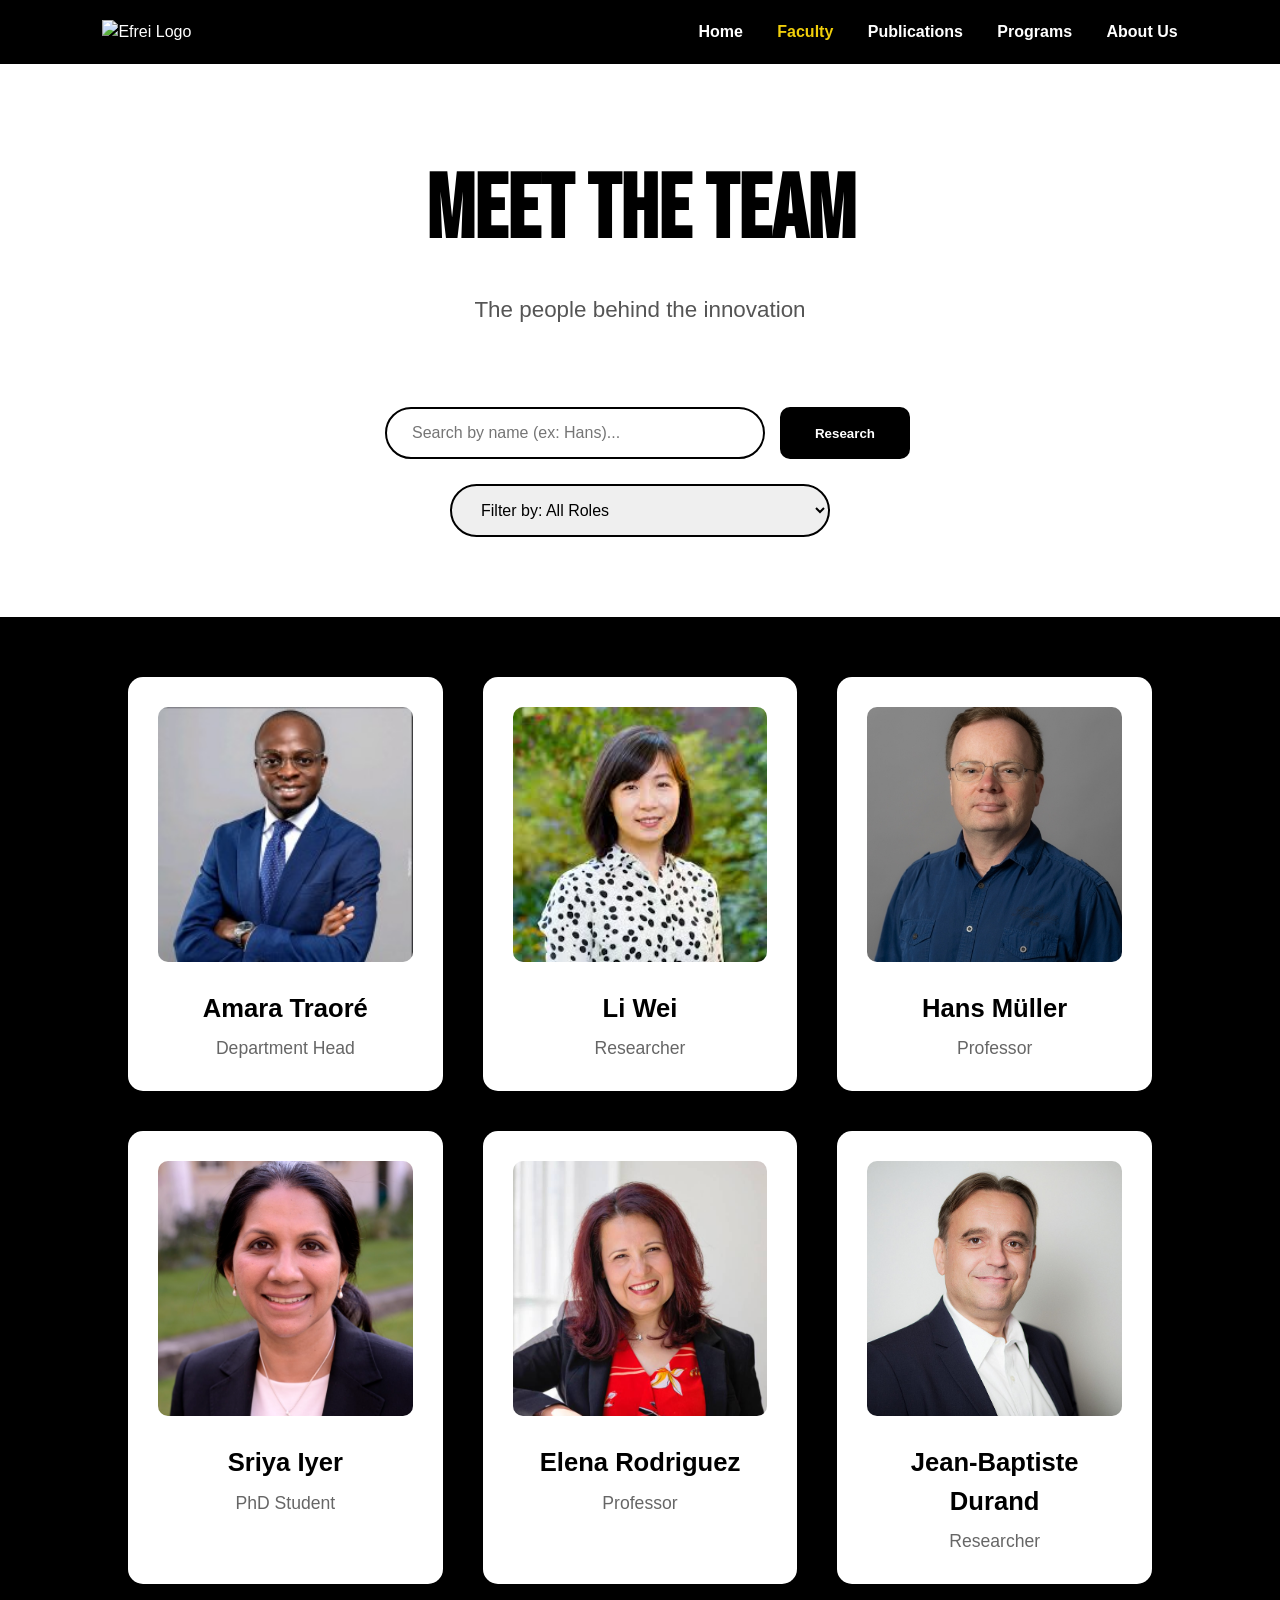
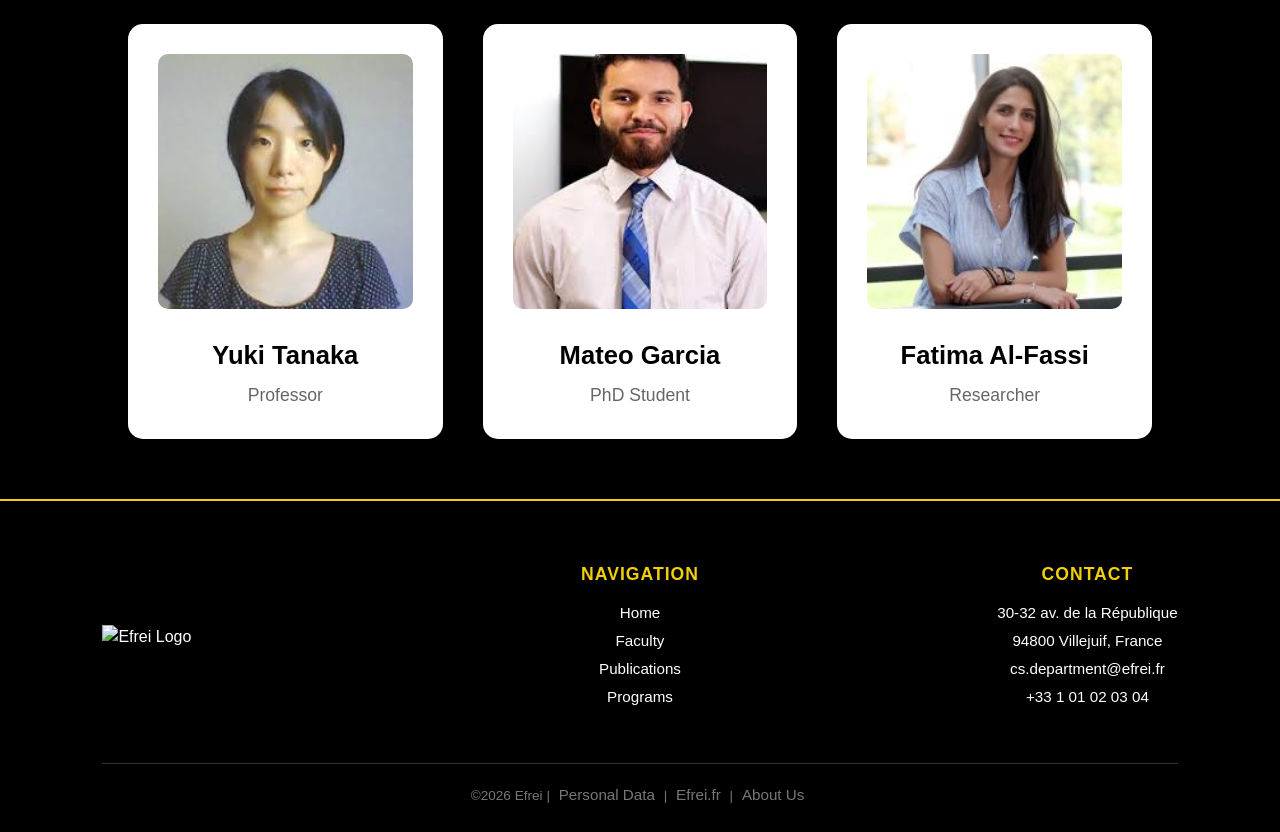
==== commit fd0019f8: "Feat: responsive header" ====
--- a/html/faculty.html
+++ b/html/faculty.html
@@ -8,14 +8,20 @@
 </head>
 <body>
 <div class="faculty-container">
+
     <header class="header">
         <img class="logo-efrei" src="../img/logoEfrei.png" alt="Efrei Logo" />
-        <nav class="navbar">
-            <a href="../index.html">Home</a>
-            <a href="faculty.html" class="active">Faculty</a>
-            <a href="publications.html">Publications</a>
-            <a href="programs.html">Programs</a>
-            <a href="about.html">About</a>
+        <button class="hamburger-btn" id="hamburger" aria-label="Toggle navigation" aria-expanded="false">
+            <span></span>
+            <span></span>
+            <span></span>
+        </button>
+        <nav class="navbar" id="mobile-nav">
+            <a href="index.html"><i class="ti ti-home"></i> Home</a>
+            <a href="faculty.html" class="active"><i class="ti ti-users"></i> Faculty</a>
+            <a href="publications.html"><i class="ti ti-file-text"></i> Publications</a>
+            <a href="programs.html"><i class="ti ti-book"></i> Programs</a>
+            <a href="about.html"><i class="ti ti-info-circle"></i> About Us</a>
         </nav>
     </header>
 
@@ -27,12 +33,12 @@
 
         <div class="controls">
             <div class="search-box">
-                <input type="text" id="searchInput" placeholder="Search by name (ex: Hans)...">
+                <label for="searchInput"></label><input type="text" id="searchInput" placeholder="Search by name (ex: Hans)...">
                 <button id="searchBtn">Research</button>
             </div>
 
             <div class="filter-box">
-                <select id="roleFilter">
+                <label for="roleFilter"></label><select id="roleFilter">
                     <option value="all">Filter by: All Roles</option>
                     <option value="Researcher">Researcher</option>
                     <option value="Professor">Professor</option>
@@ -48,7 +54,7 @@
         <div class="person-card" data-role="Department Head"
              data-bio="A specialist in Information Systems governance with over 20 years of experience. Amara leads the department with a vision focused on technological ethics and international collaboration."
              data-edu="PhD in Computer Science (Senegal), MBA in Technology Management (HEC Paris).">
-            <img class="photo-area" src="../img/amara.jpg"/>
+            <img class="photo-area" src="../img/amara.jpg" alt="amara"/>
             <h2 class="name">Amara Traoré</h2>
             <p class="role">Department Head</p>
         </div>
@@ -57,7 +63,7 @@
         <div class="person-card" data-role="Researcher"
              data-bio="Expert in computer vision and deep learning. Her current work focuses on AI-assisted medical image recognition for early diagnosis."
              data-edu="PhD in Computer Science (Tsinghua University), Post-doc at INRIA.">
-            <img class="photo-area" src="../img/li.jpg"/>
+            <img class="photo-area" src="../img/li.jpg" alt="li"/>
             <h2 class="name">Li Wei</h2>
             <p class="role">Researcher</p>
         </div>
@@ -66,7 +72,7 @@
         <div class="person-card" data-role="Professor"
              data-bio="Hans teaches processor architecture and embedded systems. He is renowned for his research on optimizing energy consumption in data centers."
              data-edu="MSc in Electrical Engineering (Munich), PhD in Embedded Systems (TU Berlin).">
-            <img class="photo-area" src="../img/hans.jpg"/>
+            <img class="photo-area" src="../img/hans.jpg" alt="hans"/>
             <h2 class="name">Hans Müller</h2>
             <p class="role">Professor</p>
         </div>
@@ -75,7 +81,7 @@
         <div class="person-card" data-role="PhD Student"
              data-bio="Sriya works on post-quantum cryptography. She develops new encryption algorithms resistant to attacks from future quantum computers."
              data-edu="B.Tech Computer Science (IIT Bombay), MSc Cybersecurity (Efrei).">
-            <img class="photo-area" src="../img/sriya.jpg"/>
+            <img class="photo-area" src="../img/sriya.jpg" alt="sriya"/>
             <h2 class="name">Sriya Iyer</h2>
             <p class="role">PhD Student</p>
         </div>
@@ -84,7 +90,7 @@
         <div class="person-card" data-role="Professor"
              data-bio="Passionate about software engineering and Agile methods, Elena supervises senior projects and collaborates with major aerospace companies."
              data-edu="Software Engineering Degree (Madrid), Master in Project Management (UPMC).">
-            <img class="photo-area" src="../img/elena.jpg"/>
+            <img class="photo-area" src="../img/elena.jpg" alt="elena"/>
             <h2 class="name">Elena Rodriguez</h2>
             <p class="role">Professor</p>
         </div>
@@ -93,7 +99,7 @@
         <div class="person-card" data-role="Researcher"
              data-bio="Jean-Baptiste is an expert in recurrent neural networks. He focuses on Natural Language Processing (NLP) for low-resource languages."
              data-edu="Research Master in AI (Sorbonne), PhD in Computational Linguistics.">
-            <img class="photo-area" src="../img/jean.jpg"/>
+            <img class="photo-area" src="../img/jean.jpg" alt="jean"/>
             <h2 class="name">Jean-Baptiste Durand</h2>
             <p class="role">Researcher</p>
         </div>
@@ -102,7 +108,7 @@
         <div class="person-card" data-role="Professor"
              data-bio="Yuki teaches Full-Stack development and Web Security. Her research involves automatic vulnerability detection in Smart Contracts."
              data-edu="PhD in Information Security (Tokyo Institute of Technology), Master in Applied Mathematics.">
-            <img class="photo-area" src="../img/yuki.jpg"/>
+            <img class="photo-area" src="../img/yuki.jpg" alt="yuki"/>
             <h2 class="name">Yuki Tanaka</h2>
             <p class="role">Professor</p>
         </div>
@@ -111,7 +117,7 @@
         <div class="person-card" data-role="PhD Student"
              data-bio="Mateo is conducting his thesis on Human-Computer Interaction (HCI) within Augmented Reality environments for industrial training."
              data-edu="Master in Computer Graphics (Buenos Aires), MSc in VR/AR (Efrei).">
-            <img class="photo-area" src="../img/mateo.jpg"/>
+            <img class="photo-area" src="../img/mateo.jpg" alt="mateo"/>
             <h2 class="name">Mateo Garcia</h2>
             <p class="role">PhD Student</p>
         </div>
@@ -120,7 +126,7 @@
         <div class="person-card" data-role="Researcher"
              data-bio="Fatima specializes in Big Data and massive data analysis for sustainable development and water resource optimization."
              data-edu="State Engineering Degree in CS (Morocco), PhD in Data Science (Polytechnique Montréal).">
-            <img class="photo-area" src="../img/fatima.jpg"/>
+            <img class="photo-area" src="../img/fatima.jpg" alt="fatima"/>
             <h2 class="name">Fatima Al-Fassi</h2>
             <p class="role">Researcher</p>
         </div>
@@ -134,7 +140,7 @@
 
             <div class="footer-nav">
                 <h3>NAVIGATION</h3>
-                <a href="../index.html">Home</a>
+                <a href="index.html">Home</a>
                 <a href="faculty.html">Faculty</a>
                 <a href="publications.html">Publications</a>
                 <a href="programs.html">Programs</a>
@@ -152,7 +158,7 @@
         </div>
 
         <div class="footer-bottom">
-            <p>©2026 Efrei | <a href="#">Personal Data</a> | <a href="https://efrei.fr">Efrei.fr</a> | <a href="#">About Us</a></p>
+            <p>©2026 Efrei | <a href="#">Personal Data</a> | <a href="https://efrei.fr">Efrei.fr</a> | <a href="about.html">About Us</a></p>
         </div>
     </footer>
 </div>
@@ -179,5 +185,7 @@
     </div>
 </div>
 
+<script src="../js/scriptHeader.js"></script>
+
 </body>
 </html>
--- a/css/style.css
+++ b/css/style.css
@@ -49,7 +49,8 @@
 }
 
 .page-title h1 {
-    font-size: 3.5rem;
+    font-family: 'Bebas Neue', sans-serif;
+    font-size: clamp(4rem, 7vw, 8rem);
     margin-bottom: 15px;
 }
 
@@ -1670,6 +1671,10 @@
 }
 
 @media (max-width: 768px) {
+    .logo-efrei {
+        height: clamp(24px, 4vw, 48px);
+        width: auto;
+    }
     .home-hero { grid-template-columns: 1fr; }
     .home-hero-right { height: 50vw; }
     .missions-section { grid-template-columns: 1fr; gap: 40px; }
@@ -1698,4 +1703,69 @@
     .form-group.full { grid-column: span 1; }
     .team-grid { grid-template-columns: 1fr; }
     .contact-form { padding: 32px 24px; }
+    .header {
+        position: sticky;
+        top: 0;
+        z-index: 100;
+        display: flex;
+        align-items: center;
+        justify-content: space-between;
+        padding: 0 16px;
+        height: 56px;
+    }
+
+    .hamburger-btn {
+        display: flex;
+        flex-direction: column;
+        gap: 5px;
+        background: none;
+        border: none;
+        cursor: pointer;
+        padding: 6px;
+    }
+    .hamburger-btn span {
+        display: block;
+        width: 22px;
+        height: 2px;
+        background: #fff; /* adjust to your header text color */
+        border-radius: 2px;
+        transition: transform 0.25s ease, opacity 0.2s ease;
+    }
+    .hamburger-btn.open span:nth-child(1) { transform: translateY(7px) rotate(45deg); }
+    .hamburger-btn.open span:nth-child(2) { opacity: 0; transform: scaleX(0); }
+    .hamburger-btn.open span:nth-child(3) { transform: translateY(-7px) rotate(-45deg); }
+
+    .navbar {
+        display: flex;
+        flex-direction: column;
+        position: absolute;
+        top: 56px;
+        left: 0;
+        right: 0;
+        background: inherit; /* matches your header color */
+        max-height: 0;
+        overflow: hidden;
+        transition: max-height 0.35s cubic-bezier(0.4, 0, 0.2, 1);
+        border-top: 1px solid rgba(255,255,255,0.1);
+    }
+    .navbar.open {
+        max-height: 400px;
+    }
+    .navbar a {
+        display: flex;
+        align-items: center;
+        gap: 10px;
+        padding: 14px 20px;
+        font-size: 15px;
+        border-left: 2px solid transparent;
+    }
+    .navbar a.active {
+        border-left-color: #7a9ff5; /* accent color */
+        color: #7a9ff5;
+    }
+}
+
+/* Hide hamburger on desktop */
+@media (min-width: 769px) {
+    .hamburger-btn { display: none; }
 }
